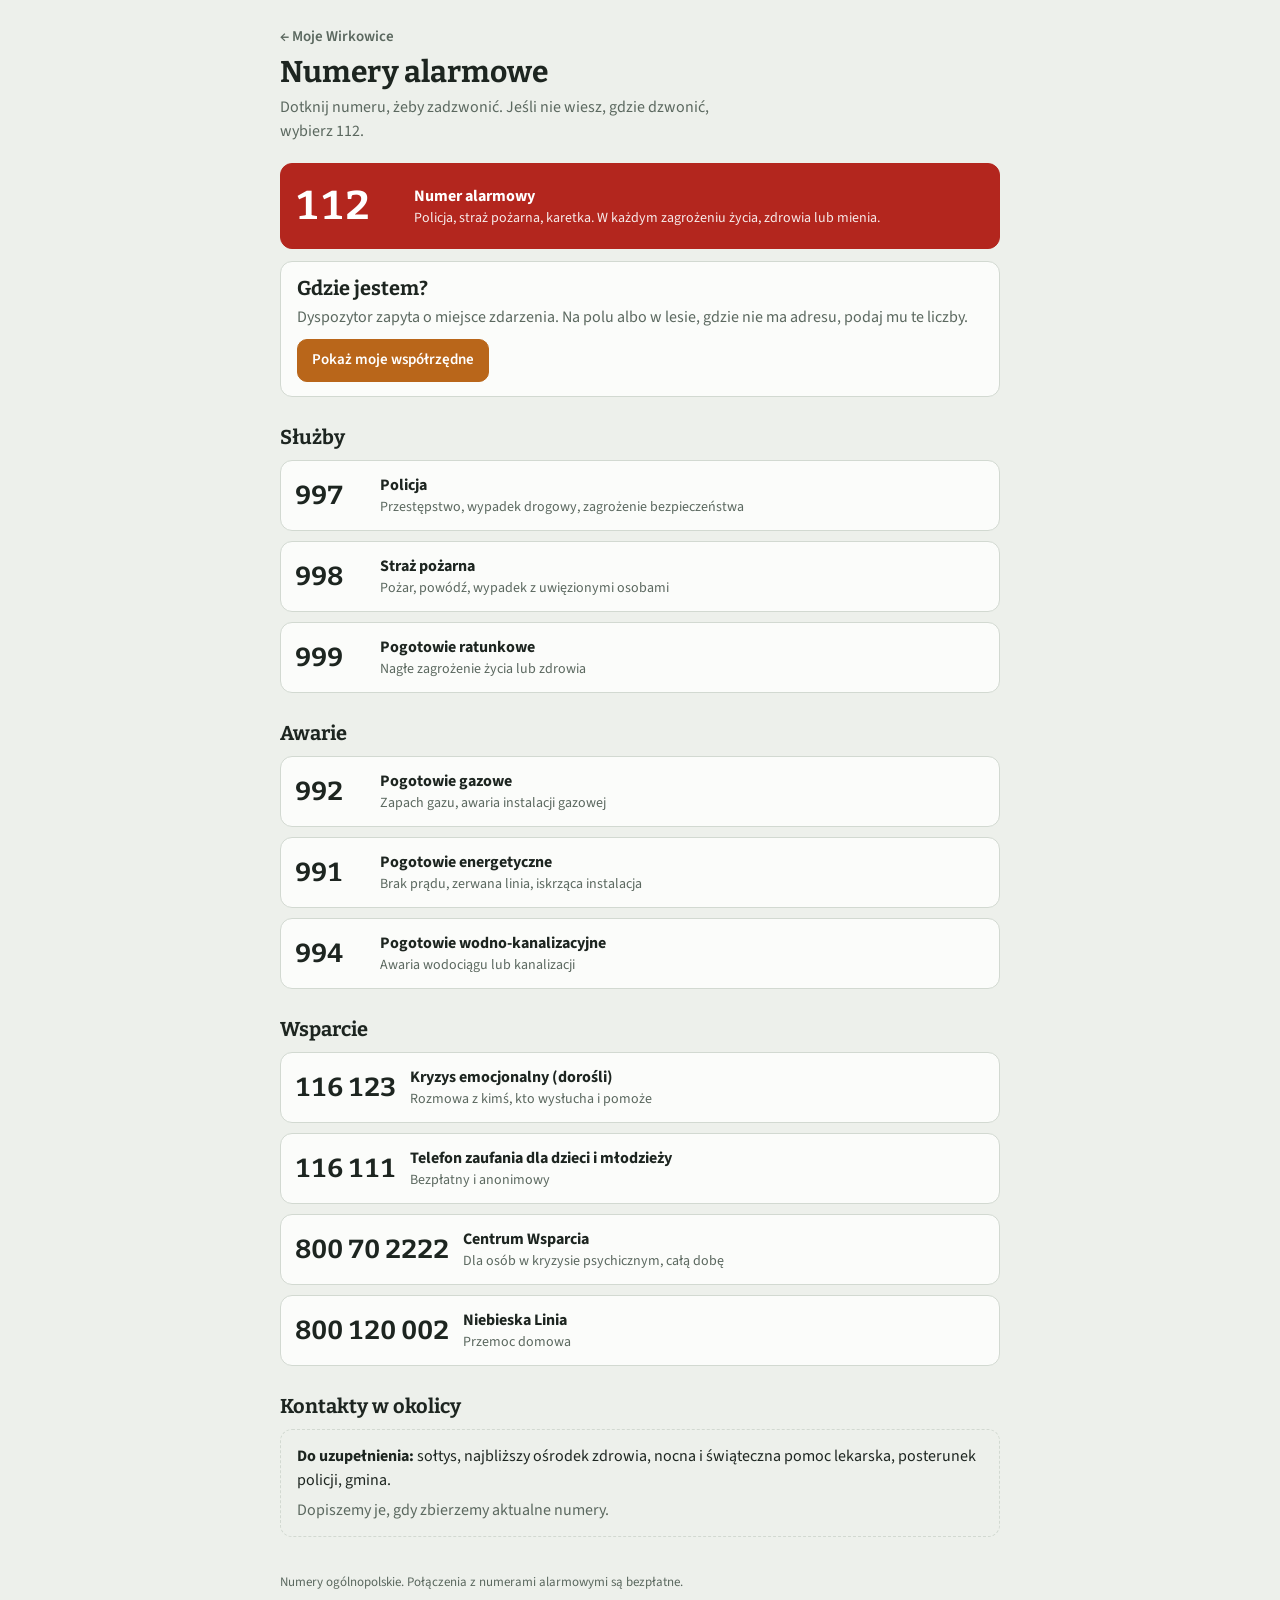
==== alarmowe.html @ c9377d2b "Add files via upload" ====
<!doctype html>
<html lang="pl">
<head>
<meta charset="utf-8">
<meta name="viewport" content="width=device-width,initial-scale=1,viewport-fit=cover">
<meta name="robots" content="noindex,nofollow">
<link rel="icon" href="data:,">
<style>body{margin:0}[hidden]{display:none!important}</style>
</head>
<body>
<title>Numery alarmowe · Moje Wirkowice</title>
<meta name="claude:viewport-fit-sides" content="cover">
<link rel="preconnect" href="https://fonts.googleapis.com">
<link rel="preconnect" href="https://fonts.gstatic.com" crossorigin>
<link rel="stylesheet" href="https://fonts.googleapis.com/css2?family=Bitter:wght@500;700&family=Source+Sans+3:wght@400;600;700&display=swap">
<link rel="stylesheet" href="wspolne.css">

<main class="wrap">
  <a class="back" href="index.html">← Moje Wirkowice</a>
  <h1>Numery alarmowe</h1>
  <p class="lead">Dotknij numeru, żeby zadzwonić. Jeśli nie wiesz, gdzie dzwonić, wybierz 112.</p>

  <div class="list">
    <a class="num main" href="tel:112"><b>112</b><span><strong>Numer alarmowy</strong><small>Policja, straż pożarna, karetka. W każdym zagrożeniu życia, zdrowia lub mienia.</small></span></a>
  </div>

  <div class="card where">
    <h2>Gdzie jestem?</h2>
    <p class="muted" style="margin:0">Dyspozytor zapyta o miejsce zdarzenia. Na polu albo w lesie, gdzie nie ma adresu, podaj mu te liczby.</p>
    <p class="coords" id="coords" hidden></p>
    <p class="muted" id="coordsMsg" style="margin:6px 0 0" hidden></p>
    <div class="btns"><button class="btn primary" id="bWhere" type="button">Pokaż moje współrzędne</button><button class="btn" id="bCopy" type="button" hidden>Kopiuj</button></div>
  </div>

  <section class="section">
    <h2>Służby</h2>
    <div class="list">
      <a class="num" href="tel:997"><b>997</b><span><strong>Policja</strong><small>Przestępstwo, wypadek drogowy, zagrożenie bezpieczeństwa</small></span></a>
      <a class="num" href="tel:998"><b>998</b><span><strong>Straż pożarna</strong><small>Pożar, powódź, wypadek z uwięzionymi osobami</small></span></a>
      <a class="num" href="tel:999"><b>999</b><span><strong>Pogotowie ratunkowe</strong><small>Nagłe zagrożenie życia lub zdrowia</small></span></a>
    </div>
  </section>

  <section class="section">
    <h2>Awarie</h2>
    <div class="list">
      <a class="num" href="tel:992"><b>992</b><span><strong>Pogotowie gazowe</strong><small>Zapach gazu, awaria instalacji gazowej</small></span></a>
      <a class="num" href="tel:991"><b>991</b><span><strong>Pogotowie energetyczne</strong><small>Brak prądu, zerwana linia, iskrząca instalacja</small></span></a>
      <a class="num" href="tel:994"><b>994</b><span><strong>Pogotowie wodno-kanalizacyjne</strong><small>Awaria wodociągu lub kanalizacji</small></span></a>
    </div>
  </section>

  <section class="section">
    <h2>Wsparcie</h2>
    <div class="list">
      <a class="num" href="tel:116123"><b>116 123</b><span><strong>Kryzys emocjonalny (dorośli)</strong><small>Rozmowa z kimś, kto wysłucha i pomoże</small></span></a>
      <a class="num" href="tel:116111"><b>116 111</b><span><strong>Telefon zaufania dla dzieci i młodzieży</strong><small>Bezpłatny i anonimowy</small></span></a>
      <a class="num" href="tel:800702222"><b>800 70 2222</b><span><strong>Centrum Wsparcia</strong><small>Dla osób w kryzysie psychicznym, całą dobę</small></span></a>
      <a class="num" href="tel:800120002"><b>800 120 002</b><span><strong>Niebieska Linia</strong><small>Przemoc domowa</small></span></a>
    </div>
  </section>

  <section class="section">
    <h2>Kontakty w okolicy</h2>
    <div class="card empty">
      <p style="margin:0"><strong>Do uzupełnienia:</strong> sołtys, najbliższy ośrodek zdrowia, nocna i świąteczna pomoc lekarska, posterunek policji, gmina.</p>
      <p class="muted" style="margin:6px 0 0">Dopiszemy je, gdy zbierzemy aktualne numery.</p>
    </div>
  </section>

  <footer>Numery ogólnopolskie. Połączenia z numerami alarmowymi są bezpłatne.</footer>
</main>

<script>
const bWhere=document.getElementById("bWhere"), bCopy=document.getElementById("bCopy"),
      out=document.getElementById("coords"), msg=document.getElementById("coordsMsg");
const show=(t)=>{ msg.textContent=t; msg.hidden=false; };
bWhere.onclick=()=>{
  if(!("geolocation" in navigator)){ show("Ta przeglądarka nie udostępnia lokalizacji."); return; }
  show("Szukam pozycji…");
  try{
    navigator.geolocation.getCurrentPosition(p=>{
      const la=p.coords.latitude.toFixed(5), lo=p.coords.longitude.toFixed(5);
      out.textContent=la+", "+lo; out.hidden=false; bCopy.hidden=false;
      show("Dokładność ok. "+Math.round(p.coords.accuracy)+" m. Przeczytaj dyspozytorowi obie liczby.");
    }, e=>{
      show(e.code===1 ? "Lokalizacja jest zablokowana. Zezwól tej stronie na dostęp do lokalizacji (ikona przy adresie strony)." : "Nie udało się ustalić pozycji. Spróbuj na otwartej przestrzeni.");
    }, {enableHighAccuracy:true, timeout:20000, maximumAge:0});
  }catch(e){ show("Lokalizacja jest niedostępna w tym podglądzie."); }
};
bCopy.onclick=()=>{
  try{ navigator.clipboard.writeText(out.textContent).then(()=>{ bCopy.textContent="Skopiowano"; },()=>selectIt()); }catch(e){ selectIt(); }
};
function selectIt(){ const r=document.createRange(); r.selectNodeContents(out); const s=getSelection(); s.removeAllRanges(); s.addRange(r); }
</script>

</body>
</html>
---- wspolne.css ----
/* Moje Wirkowice — wspólny wygląd modułów (ten sam styl co plan cmentarza) */
:root{
  --bg:#EDF0EB; --panel:#FBFCFA; --fg:#1D2520; --muted:#5B685F; --line:#D2D9D1;
  --accent:#B9661A; --accent-soft:#F6E3CC; --on-accent:#FFFFFF;
  --green:#3E6B4A; --green-soft:#DCE8DD;
  --alarm:#B3261E; --alarm-soft:#FBE4E2; --on-alarm:#FFFFFF;
  --f-display:"Bitter", Georgia, "Times New Roman", serif;
  --f-body:"Source Sans 3", "Segoe UI", system-ui, sans-serif;
}
@media (prefers-color-scheme: dark){:root:not([data-theme="light"]){
  --bg:#131915; --panel:#1A221D; --fg:#E5EAE3; --muted:#9AA79E; --line:#2D3931;
  --accent:#E59A44; --accent-soft:#3D2C19; --on-accent:#1A1208;
  --green:#8FC29C; --green-soft:#1F3125;
  --alarm:#F2847B; --alarm-soft:#3B1A18; --on-alarm:#2A0B09; color-scheme:dark }}
:root[data-theme="dark"]{
  --bg:#131915; --panel:#1A221D; --fg:#E5EAE3; --muted:#9AA79E; --line:#2D3931;
  --accent:#E59A44; --accent-soft:#3D2C19; --on-accent:#1A1208;
  --green:#8FC29C; --green-soft:#1F3125;
  --alarm:#F2847B; --alarm-soft:#3B1A18; --on-alarm:#2A0B09; color-scheme:dark }

body{margin:0;background:var(--bg);color:var(--fg);font-family:var(--f-body);font-size:16px;line-height:1.5}
.wrap{max-width:720px;margin:0 auto;padding-block:20px 48px;
  padding-left:max(16px,env(safe-area-inset-left,0px));padding-right:max(16px,env(safe-area-inset-right,0px))}
a{color:inherit}
.back{display:inline-flex;align-items:center;gap:6px;font-weight:600;color:var(--muted);text-decoration:none;font-size:15px;padding:6px 0}
.back:hover{color:var(--fg)}
.eyebrow{font-size:12px;letter-spacing:.08em;text-transform:uppercase;color:var(--muted);margin:14px 0 4px}
h1{font-family:var(--f-display);font-weight:700;font-size:30px;line-height:1.15;margin:0 0 6px;text-wrap:balance}
h2{font-family:var(--f-display);font-weight:700;font-size:20px;line-height:1.25;margin:0 0 4px;text-wrap:balance}
.lead{color:var(--muted);margin:0 0 20px;max-width:60ch}
.muted{color:var(--muted)}
.pill{display:inline-block;font-size:11px;letter-spacing:.06em;text-transform:uppercase;font-weight:700;
  padding:2px 8px;border-radius:999px;background:var(--accent-soft);color:var(--accent)}
.pill.ok{background:var(--green-soft);color:var(--green)}
.tile .pill{align-self:flex-start}

/* kafelki na stronie głównej */
.tiles{display:grid;grid-template-columns:1fr 1fr;gap:12px}
.tile{display:flex;flex-direction:column;gap:8px;min-width:0;padding:16px;border-radius:14px;
  background:var(--panel);border:1px solid var(--line);text-decoration:none;color:var(--fg)}
.tile:hover{border-color:var(--muted)}
.tile:focus-visible,.btn:focus-visible,.num:focus-visible{outline:2px solid var(--accent);outline-offset:2px}
.tile .ic{width:40px;height:40px;border-radius:10px;display:grid;place-items:center;background:var(--green-soft);color:var(--green)}
.tile .ic svg{width:22px;height:22px}
.tile h2{font-size:19px;margin:0}
.tile p{margin:0;color:var(--muted);font-size:14px}
.tile.wide{grid-column:1/-1;flex-direction:row;align-items:center;gap:14px}
.tile.alarm{background:var(--alarm);border-color:var(--alarm);color:var(--on-alarm)}
.tile.alarm p{color:var(--on-alarm);opacity:.9}
.tile.alarm .ic{background:rgba(255,255,255,.18);color:var(--on-alarm)}
.tile.alarm .big{margin-left:auto;font-family:var(--f-display);font-weight:700;font-size:30px;font-variant-numeric:tabular-nums}
@media (max-width:420px){ .tiles{grid-template-columns:1fr} }

/* listy i karty */
.list{display:flex;flex-direction:column;gap:10px}
.card{padding:14px 16px;border-radius:12px;background:var(--panel);border:1px solid var(--line);min-width:0}
.card.empty{border-style:dashed;background:transparent}
.btns{display:flex;gap:8px;flex-wrap:wrap;margin-top:10px}
.btn{font:inherit;font-weight:600;font-size:15px;padding:9px 14px;border-radius:10px;border:1px solid var(--line);
  background:var(--bg);color:var(--fg);cursor:pointer;text-decoration:none;display:inline-flex;align-items:center;gap:6px}
.btn.primary{background:var(--accent);border-color:var(--accent);color:var(--on-accent)}
.section{margin-top:28px}
.section > h2{margin-bottom:10px}

/* numery alarmowe */
.num{display:flex;align-items:center;gap:14px;padding:12px 14px;border-radius:12px;background:var(--panel);
  border:1px solid var(--line);text-decoration:none;color:var(--fg)}
.num b{font-family:var(--f-display);font-size:26px;min-width:4.2ch;font-variant-numeric:tabular-nums}
.num span{display:flex;flex-direction:column;min-width:0}
.num small{color:var(--muted);font-size:14px}
.num.main{background:var(--alarm);border-color:var(--alarm);color:var(--on-alarm)}
.num.main b{font-size:40px}
.num.main small{color:var(--on-alarm);opacity:.9}
.where{margin-top:12px}
.coords{font-family:ui-monospace,Consolas,monospace;font-size:18px;font-weight:700;user-select:all;margin:6px 0}
footer{margin-top:36px;color:var(--muted);font-size:13px}
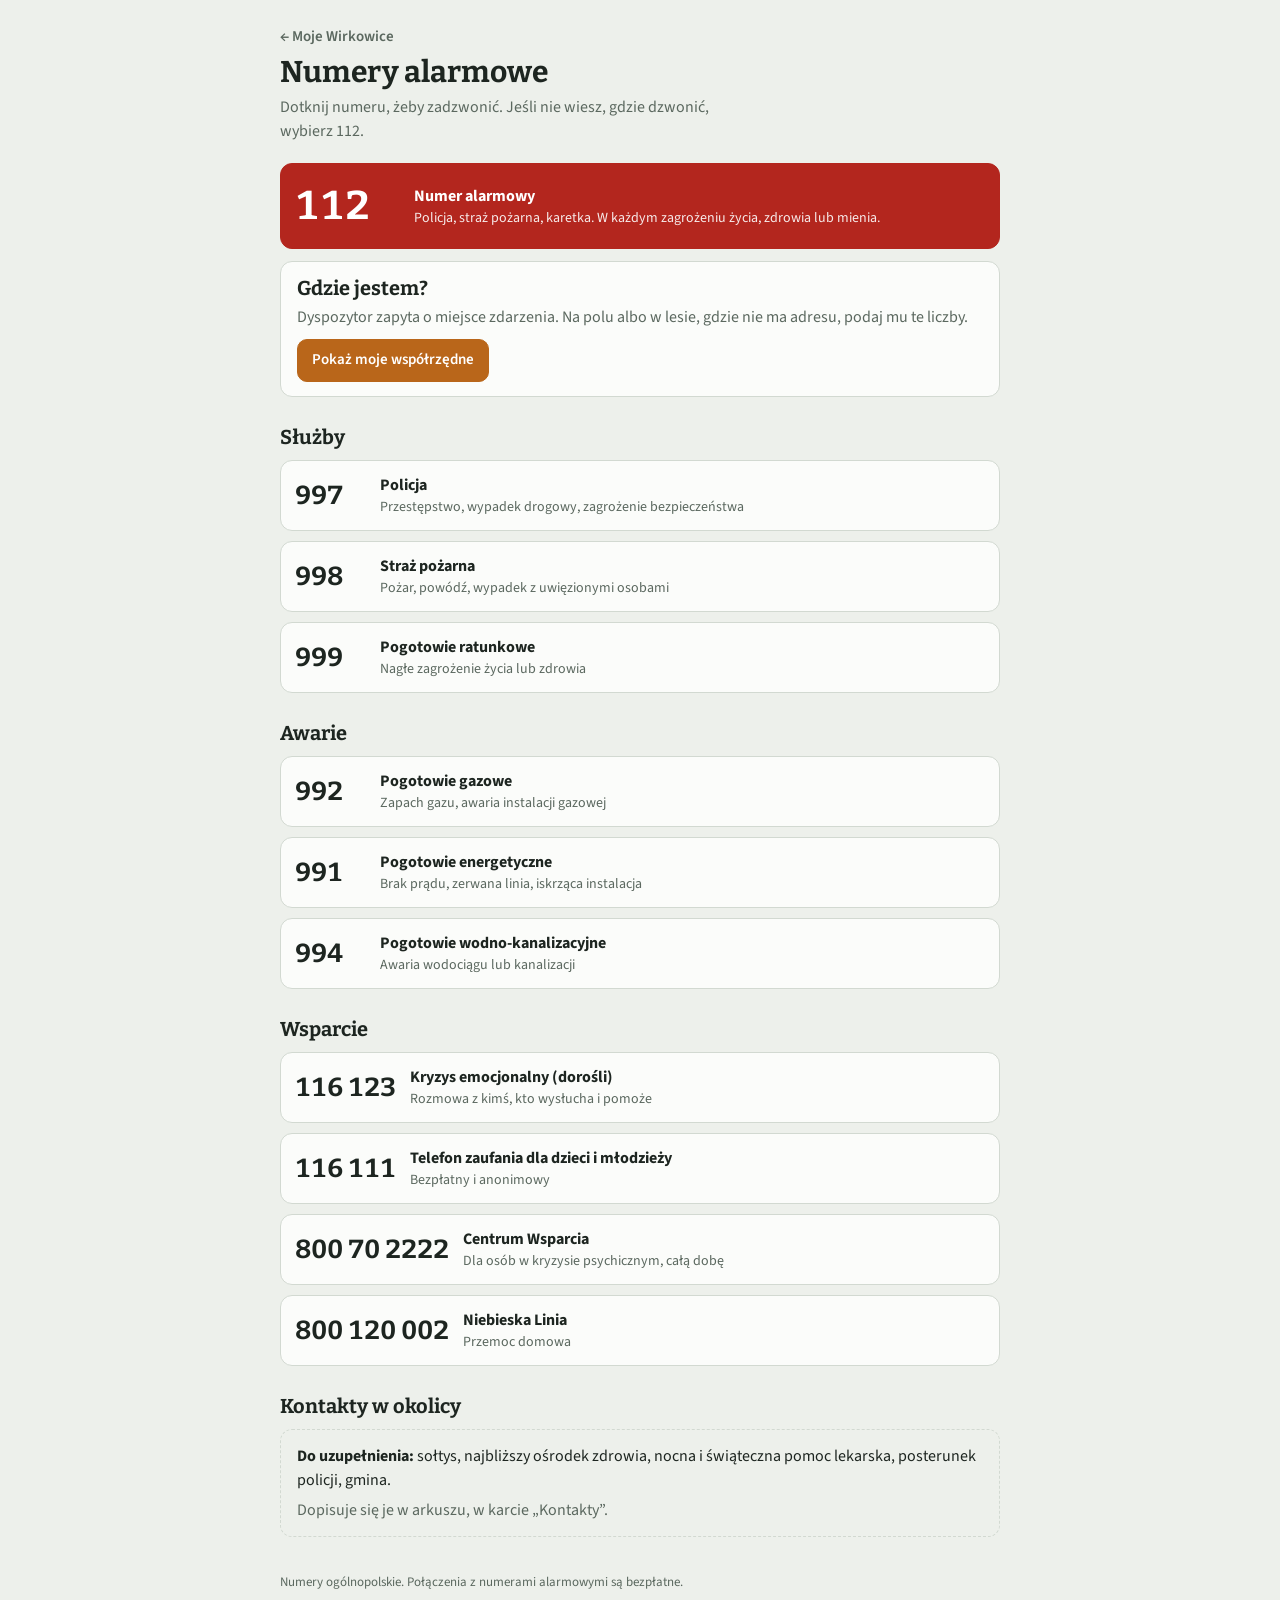
==== commit dfc566c3: "Add files via upload" ====
--- a/alarmowe.html
+++ b/alarmowe.html
@@ -4,8 +4,14 @@
 <meta charset="utf-8">
 <meta name="viewport" content="width=device-width,initial-scale=1,viewport-fit=cover">
 <meta name="robots" content="noindex,nofollow">
-<link rel="icon" href="data:,">
+<meta name="theme-color" content="#3E6B4A">
+<link rel="manifest" href="manifest.json">
+<link rel="icon" href="ikona-192.png" type="image/png">
+<link rel="apple-touch-icon" href="ikona-180.png">
+<meta name="apple-mobile-web-app-capable" content="yes">
+<meta name="apple-mobile-web-app-title" content="Wirkowice">
 <style>body{margin:0}[hidden]{display:none!important}</style>
+<script>if("serviceWorker" in navigator) addEventListener("load",()=>navigator.serviceWorker.register("sw.js").catch(()=>{}));</script>
 </head>
 <body>
 <title>Numery alarmowe · Moje Wirkowice</title>
@@ -62,16 +68,26 @@
 
   <section class="section">
     <h2>Kontakty w okolicy</h2>
-    <div class="card empty">
+    <div id="lokalne"><div class="card empty">
       <p style="margin:0"><strong>Do uzupełnienia:</strong> sołtys, najbliższy ośrodek zdrowia, nocna i świąteczna pomoc lekarska, posterunek policji, gmina.</p>
-      <p class="muted" style="margin:6px 0 0">Dopiszemy je, gdy zbierzemy aktualne numery.</p>
-    </div>
+      <p class="muted" style="margin:6px 0 0">Dopisuje się je w arkuszu, w karcie „Kontakty”.</p>
+    </div></div>
   </section>
 
   <footer>Numery ogólnopolskie. Połączenia z numerami alarmowymi są bezpłatne.</footer>
 </main>
 
+<script src="dane.js"></script>
 <script>
+(async()=>{
+  const k=await wczytaj("Kontakty");
+  const rows=k.wiersze.filter(r=>r.nazwa&&r.telefon);
+  if(!rows.length) return;
+  document.getElementById("lokalne").innerHTML='<div class="list">'+rows.map(r=>{
+    const d=r.telefon.replace(/[^\d+]/g,"");
+    return `<a class="num" href="tel:${d}"><b style="font-size:18px;min-width:8ch">${esc(r.telefon)}</b><span><strong>${esc(r.nazwa)}</strong>${r.opis?`<small>${esc(r.opis)}</small>`:""}</span></a>`;
+  }).join("")+'</div>';
+})();
 const bWhere=document.getElementById("bWhere"), bCopy=document.getElementById("bCopy"),
       out=document.getElementById("coords"), msg=document.getElementById("coordsMsg");
 const show=(t)=>{ msg.textContent=t; msg.hidden=false; };
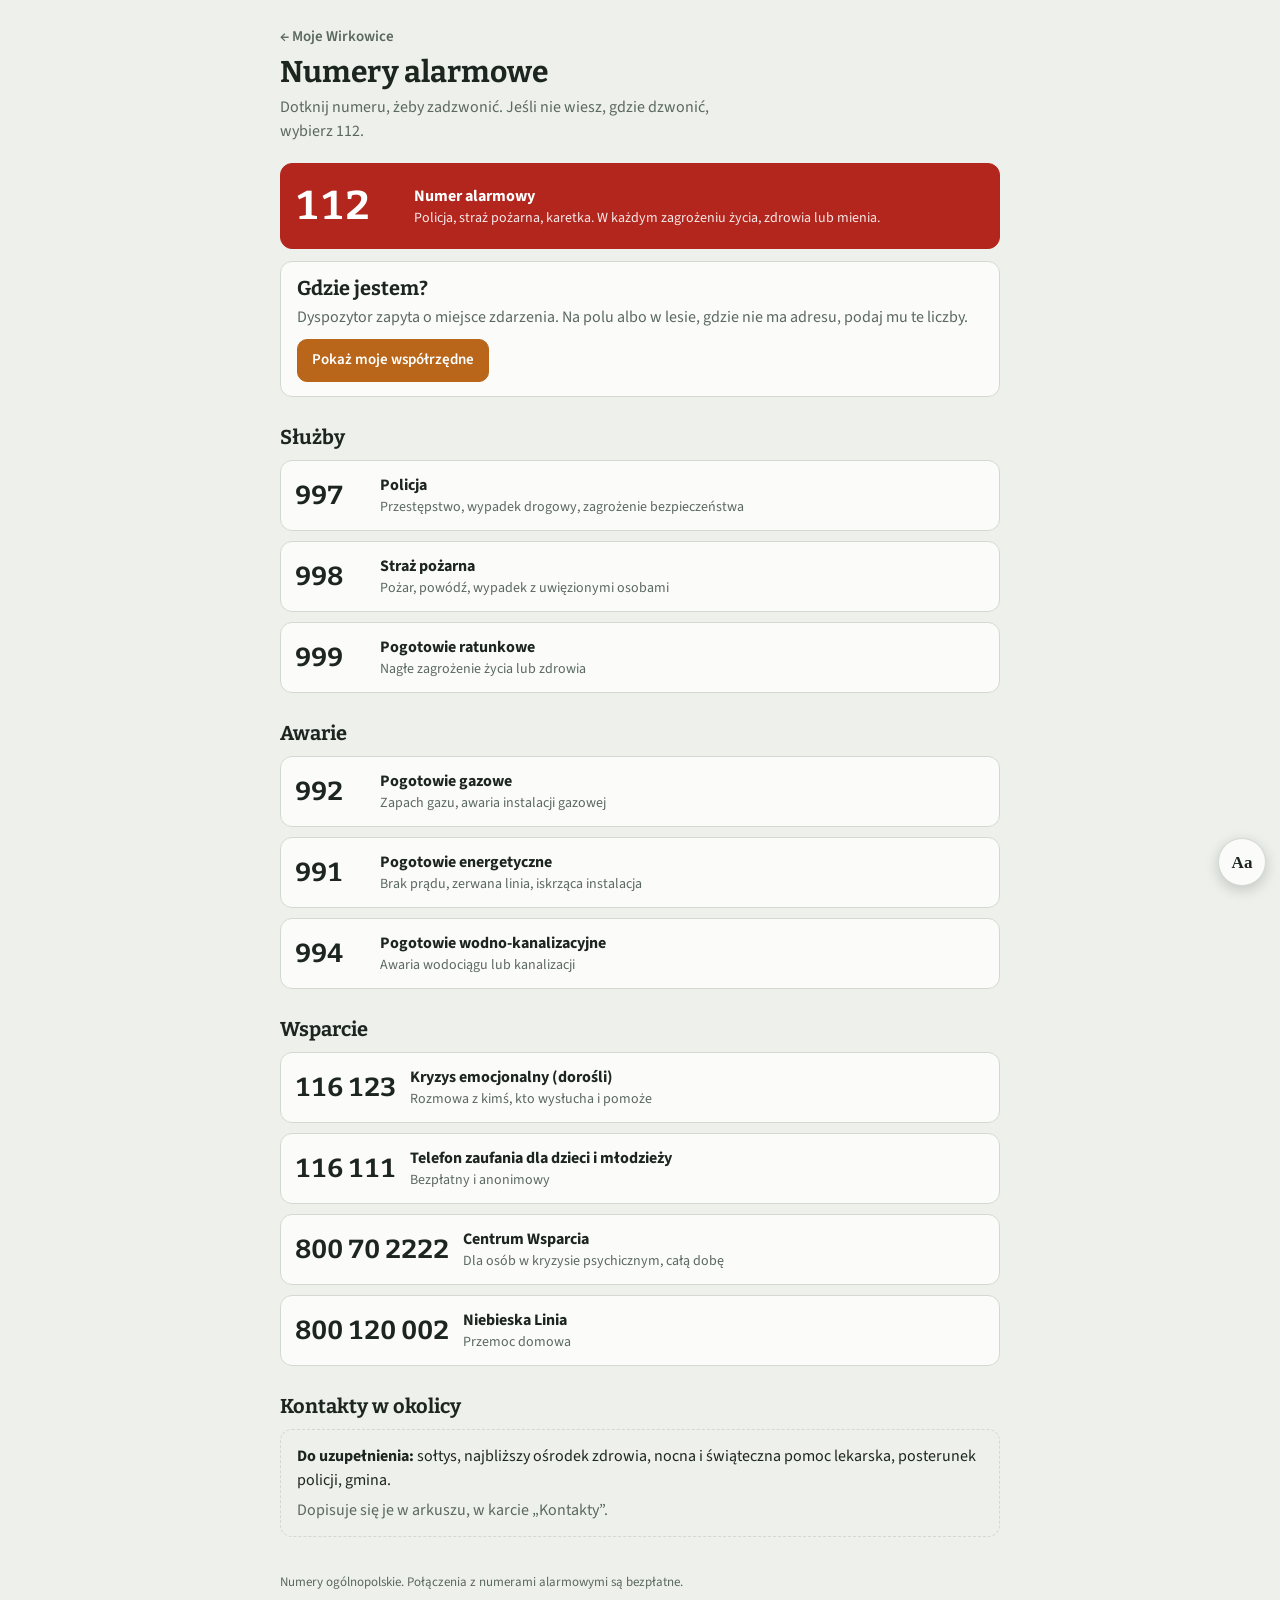
==== commit 6a748abb: "Add files via upload" ====
--- a/alarmowe.html
+++ b/alarmowe.html
@@ -11,6 +11,7 @@
 <meta name="apple-mobile-web-app-capable" content="yes">
 <meta name="apple-mobile-web-app-title" content="Wirkowice">
 <style>body{margin:0}[hidden]{display:none!important}</style>
+<script src="ustawienia.js"></script>
 <script>if("serviceWorker" in navigator) addEventListener("load",()=>navigator.serviceWorker.register("sw.js").catch(()=>{}));</script>
 </head>
 <body>
--- a/wspolne.css
+++ b/wspolne.css
@@ -74,3 +74,29 @@
 .where{margin-top:12px}
 .coords{font-family:ui-monospace,Consolas,monospace;font-size:18px;font-weight:700;user-select:all;margin:6px 0}
 footer{margin-top:36px;color:var(--muted);font-size:13px}
+
+/* ===== Ruch: wejście ekranu, reakcja na dotyk, podświetlenie pilnych rzeczy ===== */
+@keyframes wejscie{from{opacity:.55;transform:translateY(10px)}to{opacity:1;transform:none}}
+@keyframes pilne{0%,100%{box-shadow:0 0 0 0 var(--accent)}60%{box-shadow:0 0 0 7px transparent}}
+@media (prefers-reduced-motion: no-preference){
+  .wrap{animation:wejscie .35s ease-out both}
+  .tiles>*,.list>*,.news>*{animation:wejscie .45s ease-out both}
+  .tiles>:nth-child(2),.list>:nth-child(2),.news>:nth-child(2){animation-delay:.05s}
+  .tiles>:nth-child(3),.list>:nth-child(3),.news>:nth-child(3){animation-delay:.1s}
+  .tiles>:nth-child(4),.list>:nth-child(4){animation-delay:.15s}
+  .tiles>:nth-child(5),.list>:nth-child(5){animation-delay:.2s}
+  .tiles>:nth-child(n+6),.list>:nth-child(n+6){animation-delay:.25s}
+  .tile,.btn,.num,.news a{transition:transform .14s ease,box-shadow .2s ease,border-color .2s ease}
+  .tile:active,.btn:active,.num:active,.news a:active{transform:scale(.96)}
+  .tile .ic{transition:transform .25s ease}
+  .tile:active .ic{transform:rotate(-8deg) scale(1.08)}
+  .pilne{animation:pilne 1.8s ease-out infinite}
+}
+@media (hover:hover) and (prefers-reduced-motion: no-preference){
+  .tile:hover{transform:translateY(-3px);box-shadow:0 8px 22px rgba(20,30,22,.10)}
+  .tile:hover .ic{transform:rotate(-6deg) scale(1.06)}
+}
+
+/* worki na śmieci */
+.worek{display:inline-block;width:18px;height:20px;vertical-align:-4px;margin-right:6px;flex:none}
+.worki{display:inline-flex;gap:2px;align-items:center}
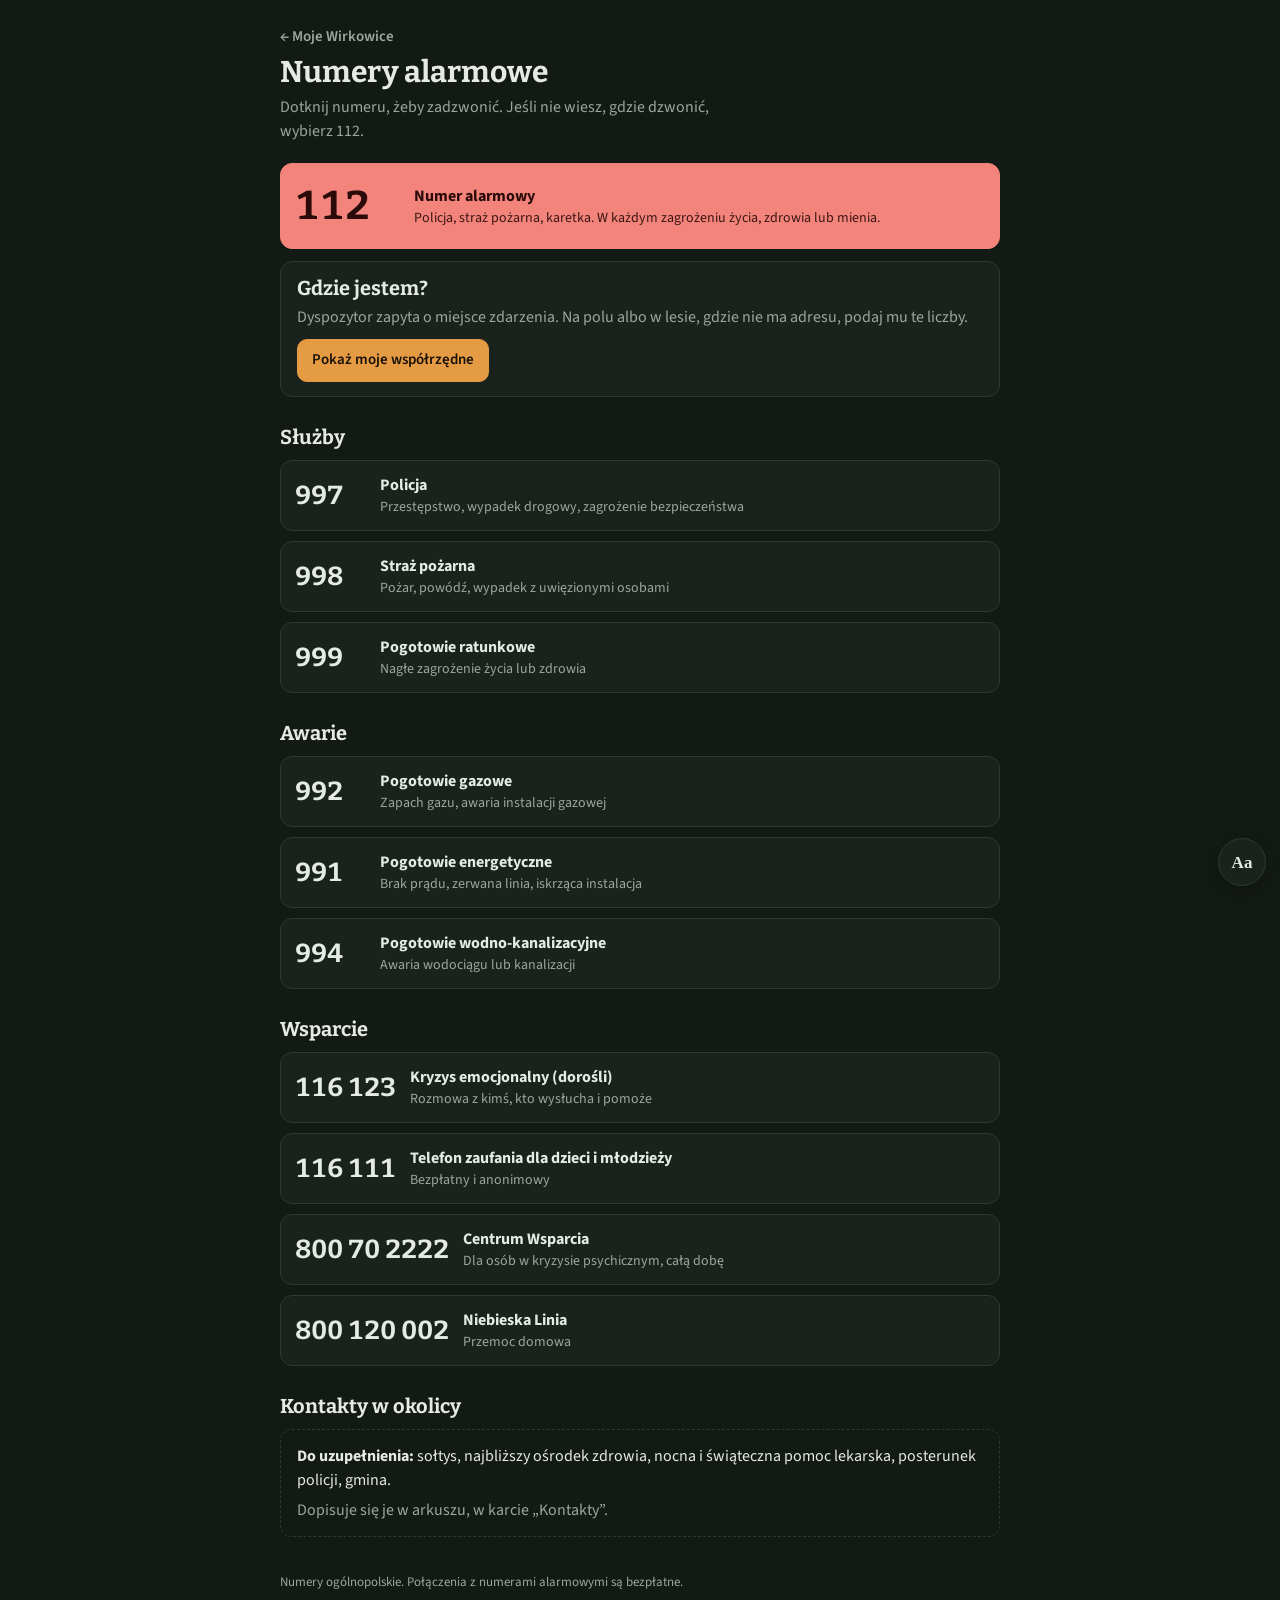
==== commit 288b1360: "Add files via upload" ====
--- a/alarmowe.html
+++ b/alarmowe.html
@@ -4,7 +4,7 @@
 <meta charset="utf-8">
 <meta name="viewport" content="width=device-width,initial-scale=1,viewport-fit=cover">
 <meta name="robots" content="noindex,nofollow">
-<meta name="theme-color" content="#3E6B4A">
+<meta name="theme-color" content="#131915">
 <link rel="manifest" href="manifest.json">
 <link rel="icon" href="ikona-192.png" type="image/png">
 <link rel="apple-touch-icon" href="ikona-180.png">
--- a/wspolne.css
+++ b/wspolne.css
@@ -35,21 +35,25 @@
 .tile .pill{align-self:flex-start}
 
 /* kafelki na stronie głównej */
+/* Kafelki: wszystkie tak samo — ikona po lewej, tytuł i opis obok, ta sama wysokość */
 .tiles{display:grid;grid-template-columns:1fr 1fr;gap:12px}
-.tile{display:flex;flex-direction:column;gap:8px;min-width:0;padding:16px;border-radius:14px;
-  background:var(--panel);border:1px solid var(--line);text-decoration:none;color:var(--fg)}
+.tile{display:grid;grid-template-columns:48px 1fr;align-items:center;column-gap:14px;row-gap:2px;min-width:0;min-height:96px;box-sizing:border-box;
+  padding:14px 16px;border-radius:14px;background:var(--panel);border:1px solid var(--line);text-decoration:none;color:var(--fg)}
+.tile>*{grid-column:2;min-width:0}
+.tile>.ic{grid-column:1;grid-row:1 / span 3;align-self:center}
 .tile:hover{border-color:var(--muted)}
 .tile:focus-visible,.btn:focus-visible,.num:focus-visible{outline:2px solid var(--accent);outline-offset:2px}
-.tile .ic{width:40px;height:40px;border-radius:10px;display:grid;place-items:center;background:var(--green-soft);color:var(--green)}
-.tile .ic svg{width:22px;height:22px}
+.tile .ic{width:48px;height:48px;border-radius:12px;display:grid;place-items:center;background:var(--green-soft);color:var(--green)}
+.tile .ic svg{width:24px;height:24px}
 .tile h2{font-size:19px;margin:0}
-.tile p{margin:0;color:var(--muted);font-size:14px}
-.tile.wide{grid-column:1/-1;flex-direction:row;align-items:center;gap:14px}
-.tile.alarm{background:var(--alarm);border-color:var(--alarm);color:var(--on-alarm)}
+.tile p{margin:0;color:var(--muted);font-size:14px;line-height:1.35}
+.tile .pill{justify-self:start;margin-top:4px}
+.tile.wide{grid-column:1/-1}
+.tile.alarm{grid-template-columns:48px 1fr auto;background:var(--alarm);border-color:var(--alarm);color:var(--on-alarm)}
 .tile.alarm p{color:var(--on-alarm);opacity:.9}
 .tile.alarm .ic{background:rgba(255,255,255,.18);color:var(--on-alarm)}
-.tile.alarm .big{margin-left:auto;font-family:var(--f-display);font-weight:700;font-size:30px;font-variant-numeric:tabular-nums}
-@media (max-width:420px){ .tiles{grid-template-columns:1fr} }
+.tile.alarm .big{grid-column:3;grid-row:1 / span 3;font-family:var(--f-display);font-weight:700;font-size:30px;font-variant-numeric:tabular-nums}
+@media (max-width:600px){ .tiles{grid-template-columns:1fr} }
 
 /* listy i karty */
 .list{display:flex;flex-direction:column;gap:10px}
@@ -98,5 +102,5 @@
 }
 
 /* worki na śmieci */
-.worek{display:inline-block;width:18px;height:20px;vertical-align:-4px;margin-right:6px;flex:none}
+.worek{display:inline-block;width:22px;height:24px;vertical-align:-6px;margin-right:6px;flex:none}
 .worki{display:inline-flex;gap:2px;align-items:center}
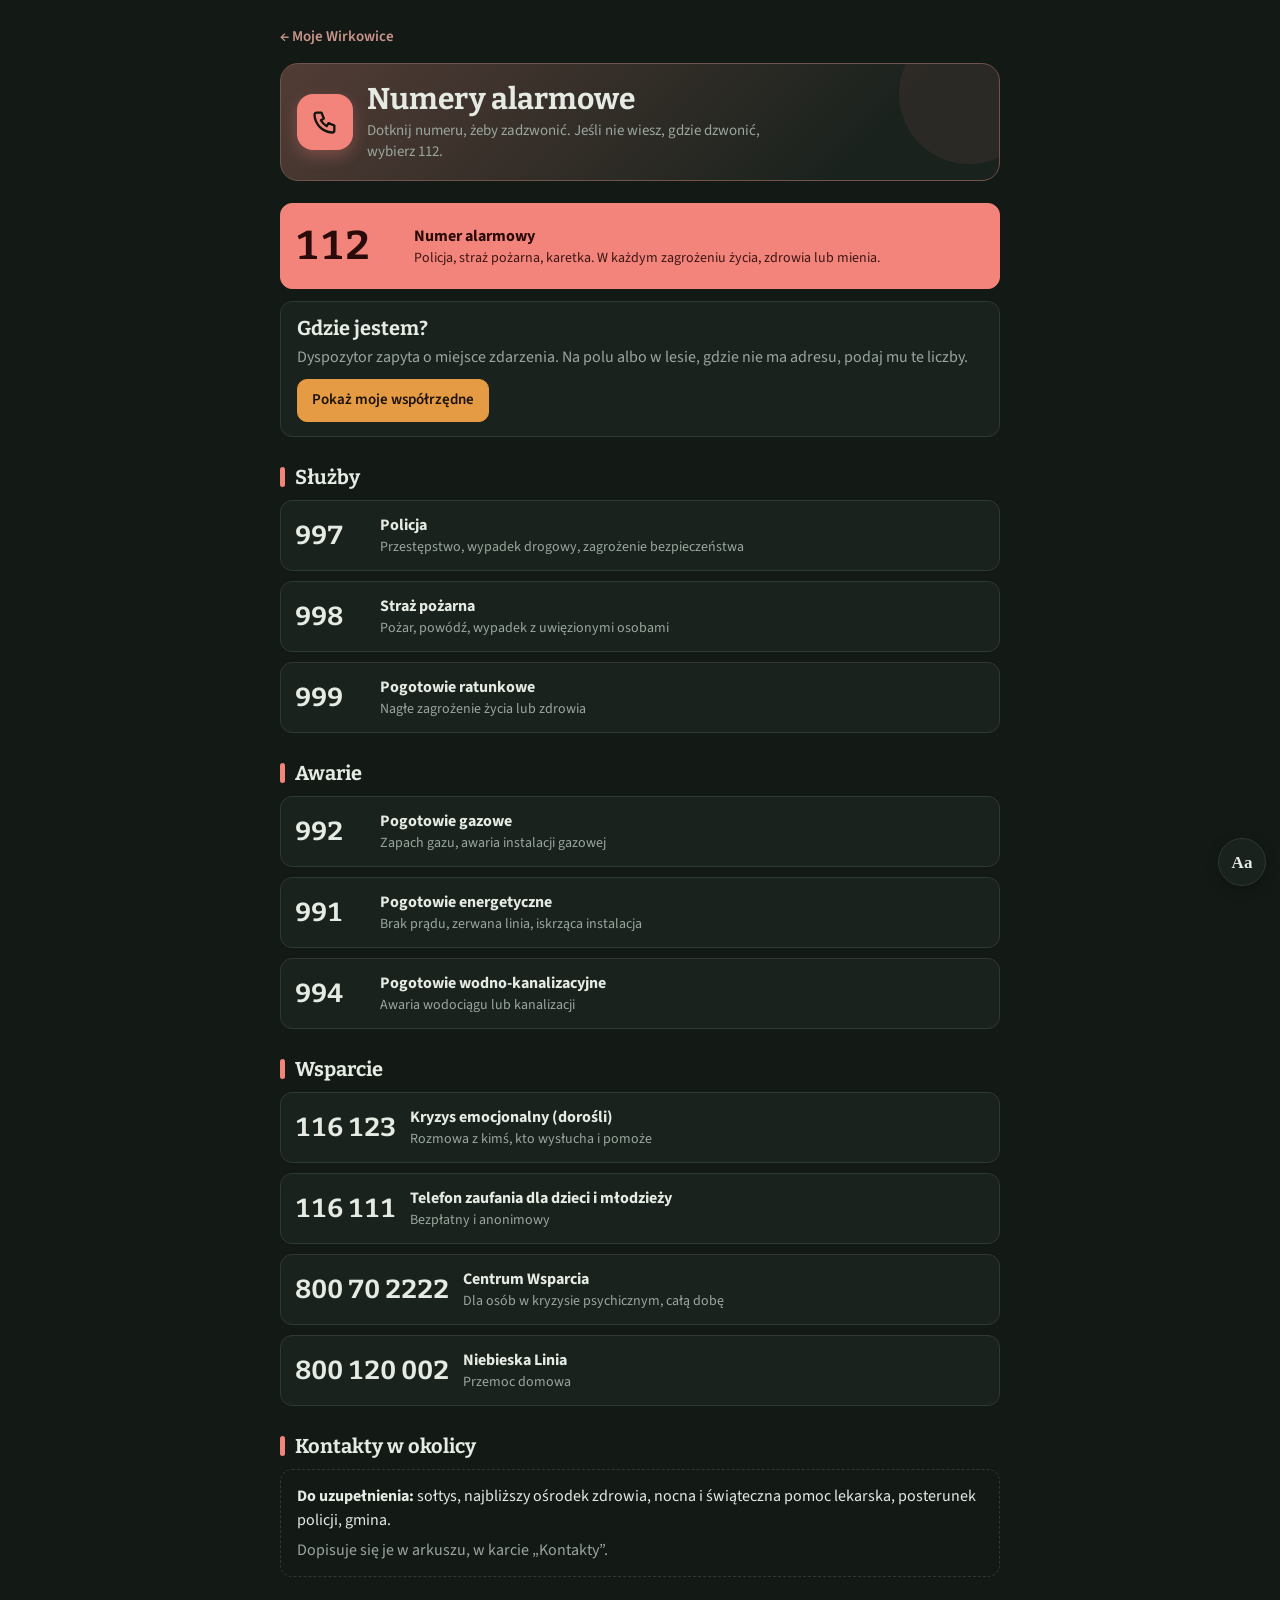
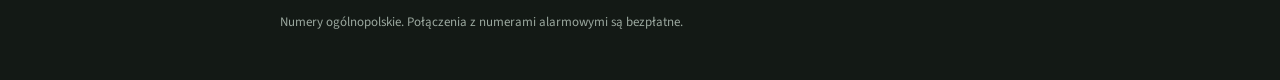
==== commit 5238544e: "Add files via upload" ====
--- a/alarmowe.html
+++ b/alarmowe.html
@@ -15,101 +15,103 @@
 <script>if("serviceWorker" in navigator) addEventListener("load",()=>navigator.serviceWorker.register("sw.js").catch(()=>{}));</script>
 </head>
 <body>
-<title>Numery alarmowe · Moje Wirkowice</title>
-<meta name="claude:viewport-fit-sides" content="cover">
-<link rel="preconnect" href="https://fonts.googleapis.com">
-<link rel="preconnect" href="https://fonts.gstatic.com" crossorigin>
-<link rel="stylesheet" href="https://fonts.googleapis.com/css2?family=Bitter:wght@500;700&family=Source+Sans+3:wght@400;600;700&display=swap">
-<link rel="stylesheet" href="wspolne.css">
-
-<main class="wrap">
-  <a class="back" href="index.html">← Moje Wirkowice</a>
-  <h1>Numery alarmowe</h1>
-  <p class="lead">Dotknij numeru, żeby zadzwonić. Jeśli nie wiesz, gdzie dzwonić, wybierz 112.</p>
-
-  <div class="list">
-    <a class="num main" href="tel:112"><b>112</b><span><strong>Numer alarmowy</strong><small>Policja, straż pożarna, karetka. W każdym zagrożeniu życia, zdrowia lub mienia.</small></span></a>
-  </div>
-
-  <div class="card where">
-    <h2>Gdzie jestem?</h2>
-    <p class="muted" style="margin:0">Dyspozytor zapyta o miejsce zdarzenia. Na polu albo w lesie, gdzie nie ma adresu, podaj mu te liczby.</p>
-    <p class="coords" id="coords" hidden></p>
-    <p class="muted" id="coordsMsg" style="margin:6px 0 0" hidden></p>
-    <div class="btns"><button class="btn primary" id="bWhere" type="button">Pokaż moje współrzędne</button><button class="btn" id="bCopy" type="button" hidden>Kopiuj</button></div>
-  </div>
-
-  <section class="section">
-    <h2>Służby</h2>
-    <div class="list">
-      <a class="num" href="tel:997"><b>997</b><span><strong>Policja</strong><small>Przestępstwo, wypadek drogowy, zagrożenie bezpieczeństwa</small></span></a>
-      <a class="num" href="tel:998"><b>998</b><span><strong>Straż pożarna</strong><small>Pożar, powódź, wypadek z uwięzionymi osobami</small></span></a>
-      <a class="num" href="tel:999"><b>999</b><span><strong>Pogotowie ratunkowe</strong><small>Nagłe zagrożenie życia lub zdrowia</small></span></a>
-    </div>
-  </section>
-
-  <section class="section">
-    <h2>Awarie</h2>
-    <div class="list">
-      <a class="num" href="tel:992"><b>992</b><span><strong>Pogotowie gazowe</strong><small>Zapach gazu, awaria instalacji gazowej</small></span></a>
-      <a class="num" href="tel:991"><b>991</b><span><strong>Pogotowie energetyczne</strong><small>Brak prądu, zerwana linia, iskrząca instalacja</small></span></a>
-      <a class="num" href="tel:994"><b>994</b><span><strong>Pogotowie wodno-kanalizacyjne</strong><small>Awaria wodociągu lub kanalizacji</small></span></a>
-    </div>
-  </section>
-
-  <section class="section">
-    <h2>Wsparcie</h2>
-    <div class="list">
-      <a class="num" href="tel:116123"><b>116 123</b><span><strong>Kryzys emocjonalny (dorośli)</strong><small>Rozmowa z kimś, kto wysłucha i pomoże</small></span></a>
-      <a class="num" href="tel:116111"><b>116 111</b><span><strong>Telefon zaufania dla dzieci i młodzieży</strong><small>Bezpłatny i anonimowy</small></span></a>
-      <a class="num" href="tel:800702222"><b>800 70 2222</b><span><strong>Centrum Wsparcia</strong><small>Dla osób w kryzysie psychicznym, całą dobę</small></span></a>
-      <a class="num" href="tel:800120002"><b>800 120 002</b><span><strong>Niebieska Linia</strong><small>Przemoc domowa</small></span></a>
-    </div>
-  </section>
-
-  <section class="section">
-    <h2>Kontakty w okolicy</h2>
-    <div id="lokalne"><div class="card empty">
-      <p style="margin:0"><strong>Do uzupełnienia:</strong> sołtys, najbliższy ośrodek zdrowia, nocna i świąteczna pomoc lekarska, posterunek policji, gmina.</p>
-      <p class="muted" style="margin:6px 0 0">Dopisuje się je w arkuszu, w karcie „Kontakty”.</p>
-    </div></div>
-  </section>
-
-  <footer>Numery ogólnopolskie. Połączenia z numerami alarmowymi są bezpłatne.</footer>
-</main>
-
-<script src="dane.js"></script>
-<script>
-(async()=>{
-  const k=await wczytaj("Kontakty");
-  const rows=k.wiersze.filter(r=>r.nazwa&&r.telefon);
-  if(!rows.length) return;
-  document.getElementById("lokalne").innerHTML='<div class="list">'+rows.map(r=>{
-    const d=r.telefon.replace(/[^\d+]/g,"");
-    return `<a class="num" href="tel:${d}"><b style="font-size:18px;min-width:8ch">${esc(r.telefon)}</b><span><strong>${esc(r.nazwa)}</strong>${r.opis?`<small>${esc(r.opis)}</small>`:""}</span></a>`;
-  }).join("")+'</div>';
-})();
-const bWhere=document.getElementById("bWhere"), bCopy=document.getElementById("bCopy"),
-      out=document.getElementById("coords"), msg=document.getElementById("coordsMsg");
-const show=(t)=>{ msg.textContent=t; msg.hidden=false; };
-bWhere.onclick=()=>{
-  if(!("geolocation" in navigator)){ show("Ta przeglądarka nie udostępnia lokalizacji."); return; }
-  show("Szukam pozycji…");
-  try{
-    navigator.geolocation.getCurrentPosition(p=>{
-      const la=p.coords.latitude.toFixed(5), lo=p.coords.longitude.toFixed(5);
-      out.textContent=la+", "+lo; out.hidden=false; bCopy.hidden=false;
-      show("Dokładność ok. "+Math.round(p.coords.accuracy)+" m. Przeczytaj dyspozytorowi obie liczby.");
-    }, e=>{
-      show(e.code===1 ? "Lokalizacja jest zablokowana. Zezwól tej stronie na dostęp do lokalizacji (ikona przy adresie strony)." : "Nie udało się ustalić pozycji. Spróbuj na otwartej przestrzeni.");
-    }, {enableHighAccuracy:true, timeout:20000, maximumAge:0});
-  }catch(e){ show("Lokalizacja jest niedostępna w tym podglądzie."); }
-};
-bCopy.onclick=()=>{
-  try{ navigator.clipboard.writeText(out.textContent).then(()=>{ bCopy.textContent="Skopiowano"; },()=>selectIt()); }catch(e){ selectIt(); }
-};
-function selectIt(){ const r=document.createRange(); r.selectNodeContents(out); const s=getSelection(); s.removeAllRanges(); s.addRange(r); }
-</script>
+<title>Numery alarmowe · Moje Wirkowice</title>
+<meta name="claude:viewport-fit-sides" content="cover">
+<link rel="preconnect" href="https://fonts.googleapis.com">
+<link rel="preconnect" href="https://fonts.gstatic.com" crossorigin>
+<link rel="stylesheet" href="https://fonts.googleapis.com/css2?family=Bitter:wght@500;700&family=Source+Sans+3:wght@400;600;700&display=swap">
+<link rel="stylesheet" href="wspolne.css">
+
+<main class="wrap h-alarm">
+  <a class="back" href="index.html">← Moje Wirkowice</a>
+  <header class="naglowek">
+    <span class="ic" aria-hidden="true"><svg viewBox="0 0 24 24" fill="none" stroke="currentColor" stroke-width="2" stroke-linecap="round" stroke-linejoin="round"><path d="M5 4h4l2 5-2.5 1.5a11 11 0 0 0 5 5L15 13l5 2v4a2 2 0 0 1-2 2A16 16 0 0 1 3 6a2 2 0 0 1 2-2"/></svg></span>
+    <div><h1>Numery alarmowe</h1><p class="lead">Dotknij numeru, żeby zadzwonić. Jeśli nie wiesz, gdzie dzwonić, wybierz 112.</p></div>
+  </header>
+
+  <div class="list">
+    <a class="num main" href="tel:112"><b>112</b><span><strong>Numer alarmowy</strong><small>Policja, straż pożarna, karetka. W każdym zagrożeniu życia, zdrowia lub mienia.</small></span></a>
+  </div>
+
+  <div class="card where">
+    <h2>Gdzie jestem?</h2>
+    <p class="muted" style="margin:0">Dyspozytor zapyta o miejsce zdarzenia. Na polu albo w lesie, gdzie nie ma adresu, podaj mu te liczby.</p>
+    <p class="coords" id="coords" hidden></p>
+    <p class="muted" id="coordsMsg" style="margin:6px 0 0" hidden></p>
+    <div class="btns"><button class="btn primary" id="bWhere" type="button">Pokaż moje współrzędne</button><button class="btn" id="bCopy" type="button" hidden>Kopiuj</button></div>
+  </div>
+
+  <section class="section">
+    <h2>Służby</h2>
+    <div class="list">
+      <a class="num" href="tel:997"><b>997</b><span><strong>Policja</strong><small>Przestępstwo, wypadek drogowy, zagrożenie bezpieczeństwa</small></span></a>
+      <a class="num" href="tel:998"><b>998</b><span><strong>Straż pożarna</strong><small>Pożar, powódź, wypadek z uwięzionymi osobami</small></span></a>
+      <a class="num" href="tel:999"><b>999</b><span><strong>Pogotowie ratunkowe</strong><small>Nagłe zagrożenie życia lub zdrowia</small></span></a>
+    </div>
+  </section>
+
+  <section class="section">
+    <h2>Awarie</h2>
+    <div class="list">
+      <a class="num" href="tel:992"><b>992</b><span><strong>Pogotowie gazowe</strong><small>Zapach gazu, awaria instalacji gazowej</small></span></a>
+      <a class="num" href="tel:991"><b>991</b><span><strong>Pogotowie energetyczne</strong><small>Brak prądu, zerwana linia, iskrząca instalacja</small></span></a>
+      <a class="num" href="tel:994"><b>994</b><span><strong>Pogotowie wodno-kanalizacyjne</strong><small>Awaria wodociągu lub kanalizacji</small></span></a>
+    </div>
+  </section>
+
+  <section class="section">
+    <h2>Wsparcie</h2>
+    <div class="list">
+      <a class="num" href="tel:116123"><b>116 123</b><span><strong>Kryzys emocjonalny (dorośli)</strong><small>Rozmowa z kimś, kto wysłucha i pomoże</small></span></a>
+      <a class="num" href="tel:116111"><b>116 111</b><span><strong>Telefon zaufania dla dzieci i młodzieży</strong><small>Bezpłatny i anonimowy</small></span></a>
+      <a class="num" href="tel:800702222"><b>800 70 2222</b><span><strong>Centrum Wsparcia</strong><small>Dla osób w kryzysie psychicznym, całą dobę</small></span></a>
+      <a class="num" href="tel:800120002"><b>800 120 002</b><span><strong>Niebieska Linia</strong><small>Przemoc domowa</small></span></a>
+    </div>
+  </section>
+
+  <section class="section">
+    <h2>Kontakty w okolicy</h2>
+    <div id="lokalne"><div class="card empty">
+      <p style="margin:0"><strong>Do uzupełnienia:</strong> sołtys, najbliższy ośrodek zdrowia, nocna i świąteczna pomoc lekarska, posterunek policji, gmina.</p>
+      <p class="muted" style="margin:6px 0 0">Dopisuje się je w arkuszu, w karcie „Kontakty”.</p>
+    </div></div>
+  </section>
+
+  <footer>Numery ogólnopolskie. Połączenia z numerami alarmowymi są bezpłatne.</footer>
+</main>
+
+<script src="dane.js"></script>
+<script>
+(async()=>{
+  const k=await wczytaj("Kontakty");
+  const rows=k.wiersze.filter(r=>r.nazwa&&r.telefon);
+  if(!rows.length) return;
+  document.getElementById("lokalne").innerHTML='<div class="list">'+rows.map(r=>{
+    const d=r.telefon.replace(/[^\d+]/g,"");
+    return `<a class="num" href="tel:${d}"><b style="font-size:18px;min-width:8ch">${esc(r.telefon)}</b><span><strong>${esc(r.nazwa)}</strong>${r.opis?`<small>${esc(r.opis)}</small>`:""}</span></a>`;
+  }).join("")+'</div>';
+})();
+const bWhere=document.getElementById("bWhere"), bCopy=document.getElementById("bCopy"),
+      out=document.getElementById("coords"), msg=document.getElementById("coordsMsg");
+const show=(t)=>{ msg.textContent=t; msg.hidden=false; };
+bWhere.onclick=()=>{
+  if(!("geolocation" in navigator)){ show("Ta przeglądarka nie udostępnia lokalizacji."); return; }
+  show("Szukam pozycji…");
+  try{
+    navigator.geolocation.getCurrentPosition(p=>{
+      const la=p.coords.latitude.toFixed(5), lo=p.coords.longitude.toFixed(5);
+      out.textContent=la+", "+lo; out.hidden=false; bCopy.hidden=false;
+      show("Dokładność ok. "+Math.round(p.coords.accuracy)+" m. Przeczytaj dyspozytorowi obie liczby.");
+    }, e=>{
+      show(e.code===1 ? "Lokalizacja jest zablokowana. Zezwól tej stronie na dostęp do lokalizacji (ikona przy adresie strony)." : "Nie udało się ustalić pozycji. Spróbuj na otwartej przestrzeni.");
+    }, {enableHighAccuracy:true, timeout:20000, maximumAge:0});
+  }catch(e){ show("Lokalizacja jest niedostępna w tym podglądzie."); }
+};
+bCopy.onclick=()=>{
+  try{ navigator.clipboard.writeText(out.textContent).then(()=>{ bCopy.textContent="Skopiowano"; },()=>selectIt()); }catch(e){ selectIt(); }
+};
+function selectIt(){ const r=document.createRange(); r.selectNodeContents(out); const s=getSelection(); s.removeAllRanges(); s.addRange(r); }
+</script>
 
 </body>
 </html>
--- a/wspolne.css
+++ b/wspolne.css
@@ -41,6 +41,8 @@
   padding:14px 16px;border-radius:14px;background:var(--panel);border:1px solid var(--line);text-decoration:none;color:var(--fg)}
 .tile>*{grid-column:2;min-width:0}
 .tile>.ic{grid-column:1;grid-row:1 / span 3;align-self:center}
+.tile{align-content:center}                                   /* nadmiar wysokości dzielony równo góra/dół */
+.tile>span:not(.ic):not(.big):not(.pill){grid-row:1 / span 3;align-self:center}   /* tytuł+opis w jednym bloku: na wysokości ikony */
 .tile:hover{border-color:var(--muted)}
 .tile:focus-visible,.btn:focus-visible,.num:focus-visible{outline:2px solid var(--accent);outline-offset:2px}
 .tile .ic{width:48px;height:48px;border-radius:12px;display:grid;place-items:center;background:var(--green-soft);color:var(--green)}
@@ -101,6 +103,62 @@
   .tile:hover .ic{transform:rotate(-6deg) scale(1.06)}
 }
 
+/* Minione: zwinięta lista starszych wpisów */
+.minione{margin-top:12px}
+.minione>summary{display:inline-flex;align-items:center;gap:8px;cursor:pointer;list-style:none;font-weight:600;font-size:15px;
+  padding:8px 14px;border-radius:999px;border:1px solid var(--line);background:var(--panel);color:var(--muted)}
+.minione>summary::-webkit-details-marker{display:none}
+.minione>summary::before{content:"";width:7px;height:7px;border-right:2px solid currentColor;border-bottom:2px solid currentColor;transform:rotate(-45deg);transition:transform .2s}
+.minione[open]>summary::before{transform:rotate(45deg)}
+.minione>summary:hover{color:var(--fg);border-color:var(--muted)}
+.minione>summary:focus-visible{outline:2px solid var(--accent);outline-offset:2px}
+.minione>div{margin-top:10px;opacity:.72}
+
 /* worki na śmieci */
 .worek{display:inline-block;width:22px;height:24px;vertical-align:-6px;margin-right:6px;flex:none}
 .worki{display:inline-flex;gap:2px;align-items:center}
+
+/* ===== Kolory działów (--h): strona główna i podstrony ===== */
+.h-nieb{--h:#7DB3E3}.h-burs{--h:#E59A44}.h-mieta{--h:#5CC2A8}.h-fiol{--h:#B9A2E8}.h-ziel{--h:#8FC29C}
+.h-sepia{--h:#D9AC78}.h-zlot{--h:#E3C26B}.h-mor{--h:#6CC4D6}.h-alarm{--h:var(--alarm)}
+/* Działy: każdy w swoim kolorze, po dwa w rzędzie */
+.tiles.kolor{grid-template-columns:1fr 1fr}
+.tiles.kolor .tile:not(.alarm){display:flex;flex-direction:column;align-items:flex-start;gap:10px;min-height:150px;padding:16px;
+  background:color-mix(in srgb,var(--h) 12%,var(--panel));border-color:color-mix(in srgb,var(--h) 32%,var(--line))}
+.tiles.kolor .tile:not(.alarm) .ic{background:var(--h);color:#10160F;width:44px;height:44px;align-self:flex-start}
+.tiles.kolor .tile:not(.alarm)>span:not(.ic){align-self:stretch}
+.tiles.kolor .tile:not(.alarm) h2{font-size:18px;text-wrap:wrap}
+.tiles.kolor .tile:not(.alarm):hover{border-color:var(--h)}
+/* Nagłówek podstrony: ikona w kolorze działu, tytuł, opis */
+.naglowek{display:flex;gap:14px;align-items:center;margin:8px 0 22px;padding:18px 16px;border-radius:18px;position:relative;overflow:hidden;
+  background:linear-gradient(135deg,color-mix(in srgb,var(--h,var(--green)) 26%,var(--panel)) 0%,var(--panel) 80%);border:1px solid color-mix(in srgb,var(--h,var(--green)) 35%,var(--line))}
+.naglowek>.ic{width:56px;height:56px;border-radius:16px;background:var(--h,var(--green));color:#10160F;display:grid;place-items:center;flex:none;box-shadow:0 6px 16px color-mix(in srgb,var(--h,var(--green)) 30%,transparent)}
+.naglowek>.ic svg{width:28px;height:28px}
+.naglowek>div{min-width:0}
+.naglowek h1{margin:0}
+.naglowek .lead{margin:4px 0 0;font-size:15px;line-height:1.4}
+.naglowek::after{content:"";position:absolute;right:-40px;top:-40px;width:140px;height:140px;border-radius:50%;background:var(--h,var(--green));opacity:.08;pointer-events:none}
+/* nagłówki sekcji: kreska w kolorze działu */
+.section>h2{display:flex;align-items:center;gap:10px}
+.section>h2::before{content:"";width:5px;height:1em;border-radius:3px;background:var(--h,var(--accent));flex:none}
+.back{color:color-mix(in srgb,var(--h,var(--muted)) 55%,var(--muted))}
+/* Ogłoszenie: kartka przypięta pinezką. Wydarzenie: kartka z kalendarza */
+.kartka{position:relative;display:flex;flex-direction:column;gap:3px;padding:20px 16px 14px;margin-top:6px;
+  background:#E9DFC4;color:#2A2216;border-radius:3px 3px 16px 3px;transform:rotate(-.7deg);box-shadow:0 8px 18px rgba(0,0,0,.35)}
+.kartka::before{content:"";position:absolute;top:-6px;left:50%;width:14px;height:14px;margin-left:-7px;border-radius:50%;
+  background:radial-gradient(circle at 35% 35%,#FF8A80,#C62828 70%);box-shadow:0 2px 3px rgba(0,0,0,.4)}
+.kartka .k{color:#9A4F10;font-size:12px;letter-spacing:.08em;text-transform:uppercase;font-weight:700}
+.kartka .t{font-family:var(--f-display);font-size:18px}
+.kartka .m{color:#6B5E45;font-size:14px}
+.kal{display:grid;grid-template-columns:74px 1fr;gap:14px;align-items:center;padding:12px;border-radius:14px;background:var(--panel);border:1px solid var(--line);color:var(--fg)}
+.kal-k{display:flex;flex-direction:column;align-items:center;border-radius:10px;overflow:hidden;background:#F2EFE8;color:#1D2520;box-shadow:0 3px 8px rgba(0,0,0,.3)}
+.kal-m{align-self:stretch;text-align:center;background:#2F6A9E;color:#fff;font-size:12px;font-weight:700;letter-spacing:.1em;padding:3px 0}
+.kal-d{font-family:var(--f-display);font-weight:700;font-size:32px;line-height:1.05;margin-top:2px;font-variant-numeric:tabular-nums}
+.kal-w{font-size:12px;color:#5B685F;margin-bottom:5px}
+.kal-x{display:flex;flex-direction:column;gap:2px;min-width:0}
+.kal .k{color:#7DB3E3}
+.kal .m{color:var(--muted);font-size:14px}
+.kal .cnt{align-self:flex-start;margin-top:4px;font-size:13px;font-weight:700;padding:2px 9px;border-radius:999px;background:#1E3550;color:#9CC8F2}
+.kal.hot{border-color:#7DB3E3;background:color-mix(in srgb,#7DB3E3 16%,var(--panel))}
+.kal.hot .cnt{background:#7DB3E3;color:#0E1A26}
+.list>.kartka:nth-child(even){transform:rotate(.6deg)}
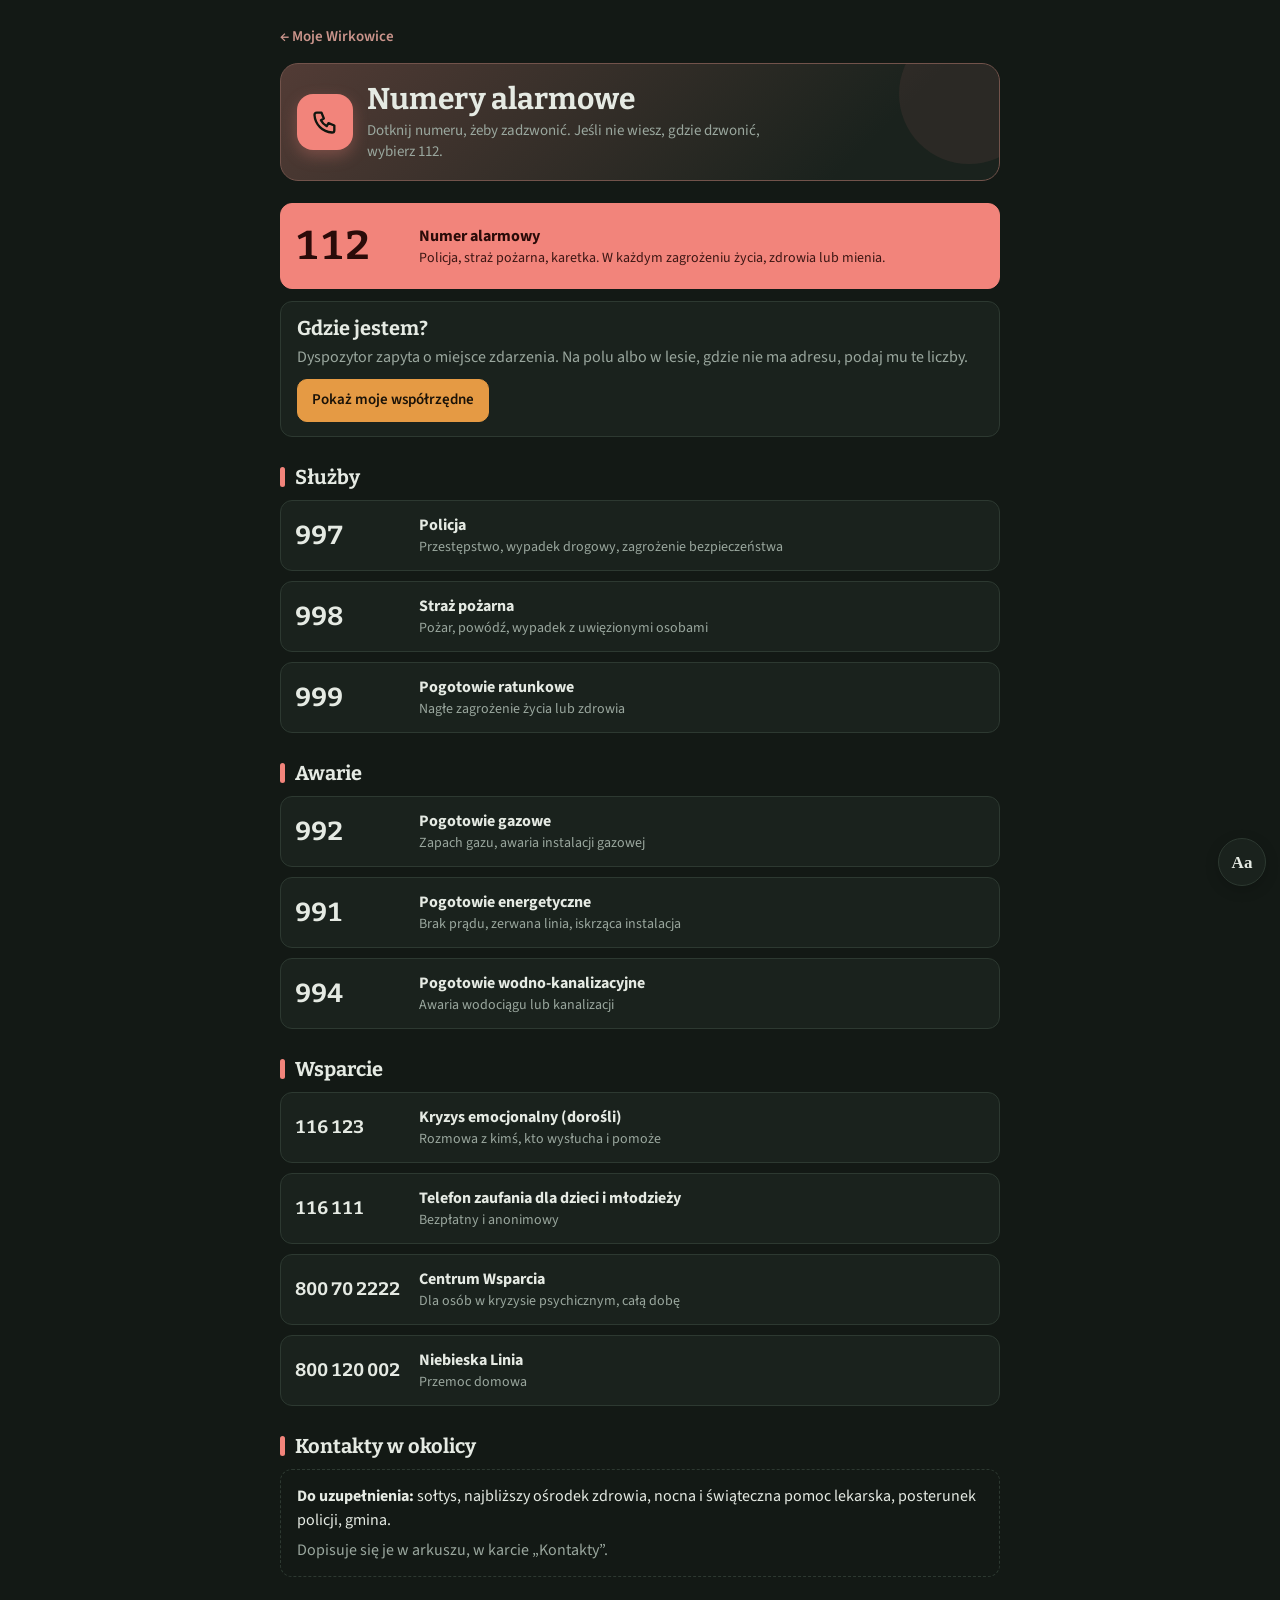
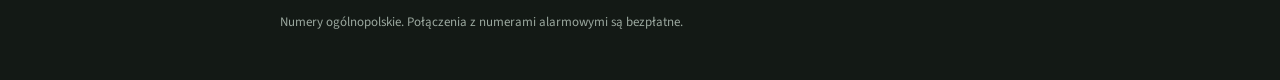
==== commit 01106578: "Add files via upload" ====
--- a/alarmowe.html
+++ b/alarmowe.html
@@ -62,10 +62,10 @@
   <section class="section">
     <h2>Wsparcie</h2>
     <div class="list">
-      <a class="num" href="tel:116123"><b>116 123</b><span><strong>Kryzys emocjonalny (dorośli)</strong><small>Rozmowa z kimś, kto wysłucha i pomoże</small></span></a>
-      <a class="num" href="tel:116111"><b>116 111</b><span><strong>Telefon zaufania dla dzieci i młodzieży</strong><small>Bezpłatny i anonimowy</small></span></a>
-      <a class="num" href="tel:800702222"><b>800 70 2222</b><span><strong>Centrum Wsparcia</strong><small>Dla osób w kryzysie psychicznym, całą dobę</small></span></a>
-      <a class="num" href="tel:800120002"><b>800 120 002</b><span><strong>Niebieska Linia</strong><small>Przemoc domowa</small></span></a>
+      <a class="num" href="tel:116123"><b class="dl">116 123</b><span><strong>Kryzys emocjonalny (dorośli)</strong><small>Rozmowa z kimś, kto wysłucha i pomoże</small></span></a>
+      <a class="num" href="tel:116111"><b class="dl">116 111</b><span><strong>Telefon zaufania dla dzieci i młodzieży</strong><small>Bezpłatny i anonimowy</small></span></a>
+      <a class="num" href="tel:800702222"><b class="dl">800 70 2222</b><span><strong>Centrum Wsparcia</strong><small>Dla osób w kryzysie psychicznym, całą dobę</small></span></a>
+      <a class="num" href="tel:800120002"><b class="dl">800 120 002</b><span><strong>Niebieska Linia</strong><small>Przemoc domowa</small></span></a>
     </div>
   </section>
 
@@ -88,7 +88,7 @@
   if(!rows.length) return;
   document.getElementById("lokalne").innerHTML='<div class="list">'+rows.map(r=>{
     const d=r.telefon.replace(/[^\d+]/g,"");
-    return `<a class="num" href="tel:${d}"><b style="font-size:18px;min-width:8ch">${esc(r.telefon)}</b><span><strong>${esc(r.nazwa)}</strong>${r.opis?`<small>${esc(r.opis)}</small>`:""}</span></a>`;
+    return `<a class="num" href="tel:${d}"><b class="${(r.telefon||"").replace(/\D/g,"").length>3?"dl":""}">${esc(r.telefon)}</b><span><strong>${esc(r.nazwa)}</strong>${r.opis?`<small>${esc(r.opis)}</small>`:""}</span></a>`;
   }).join("")+'</div>';
 })();
 const bWhere=document.getElementById("bWhere"), bCopy=document.getElementById("bCopy"),
--- a/wspolne.css
+++ b/wspolne.css
@@ -69,9 +69,10 @@
 .section > h2{margin-bottom:10px}
 
 /* numery alarmowe */
-.num{display:flex;align-items:center;gap:14px;padding:12px 14px;border-radius:12px;background:var(--panel);
+.num{display:grid;grid-template-columns:112px minmax(0,1fr);align-items:center;gap:12px;padding:12px 14px;border-radius:12px;background:var(--panel);
   border:1px solid var(--line);text-decoration:none;color:var(--fg)}
-.num b{font-family:var(--f-display);font-size:26px;min-width:4.2ch;font-variant-numeric:tabular-nums}
+.num b{font-family:var(--f-display);font-size:26px;white-space:nowrap;font-variant-numeric:tabular-nums}
+.num b.dl{font-size:18px}   /* długie numery (116 123, 800 …): mniejsze, w jednej linii, tekst obok zaczyna się zawsze w tym samym miejscu */
 .num span{display:flex;flex-direction:column;min-width:0}
 .num small{color:var(--muted);font-size:14px}
 .num.main{background:var(--alarm);border-color:var(--alarm);color:var(--on-alarm)}
@@ -120,15 +121,15 @@
 
 /* ===== Kolory działów (--h): strona główna i podstrony ===== */
 .h-nieb{--h:#7DB3E3}.h-burs{--h:#E59A44}.h-mieta{--h:#5CC2A8}.h-fiol{--h:#B9A2E8}.h-ziel{--h:#8FC29C}
-.h-sepia{--h:#D9AC78}.h-zlot{--h:#E3C26B}.h-mor{--h:#6CC4D6}.h-alarm{--h:var(--alarm)}
+.h-szary{--h:#B9C1BB}.h-stal{--h:#A9B8CC}.h-sepia{--h:#D9AC78}.h-zlot{--h:#E3C26B}.h-mor{--h:#6CC4D6}.h-alarm{--h:var(--alarm)}
 /* Działy: każdy w swoim kolorze, po dwa w rzędzie */
 .tiles.kolor{grid-template-columns:1fr 1fr}
-.tiles.kolor .tile:not(.alarm){display:flex;flex-direction:column;align-items:flex-start;gap:10px;min-height:150px;padding:16px;
+.tiles.kolor .tile:not(.wide){display:flex;flex-direction:column;align-items:flex-start;gap:10px;min-height:150px;padding:16px;
   background:color-mix(in srgb,var(--h) 12%,var(--panel));border-color:color-mix(in srgb,var(--h) 32%,var(--line))}
-.tiles.kolor .tile:not(.alarm) .ic{background:var(--h);color:#10160F;width:44px;height:44px;align-self:flex-start}
-.tiles.kolor .tile:not(.alarm)>span:not(.ic){align-self:stretch}
-.tiles.kolor .tile:not(.alarm) h2{font-size:18px;text-wrap:wrap}
-.tiles.kolor .tile:not(.alarm):hover{border-color:var(--h)}
+.tiles.kolor .tile:not(.wide) .ic{background:var(--h);color:#10160F;width:44px;height:44px;align-self:flex-start}
+.tiles.kolor .tile:not(.wide)>span:not(.ic){align-self:stretch}
+.tiles.kolor .tile:not(.wide) h2{font-size:18px;text-wrap:wrap}
+.tiles.kolor .tile:not(.wide):hover{border-color:var(--h)}
 /* Nagłówek podstrony: ikona w kolorze działu, tytuł, opis */
 .naglowek{display:flex;gap:14px;align-items:center;margin:8px 0 22px;padding:18px 16px;border-radius:18px;position:relative;overflow:hidden;
   background:linear-gradient(135deg,color-mix(in srgb,var(--h,var(--green)) 26%,var(--panel)) 0%,var(--panel) 80%);border:1px solid color-mix(in srgb,var(--h,var(--green)) 35%,var(--line))}
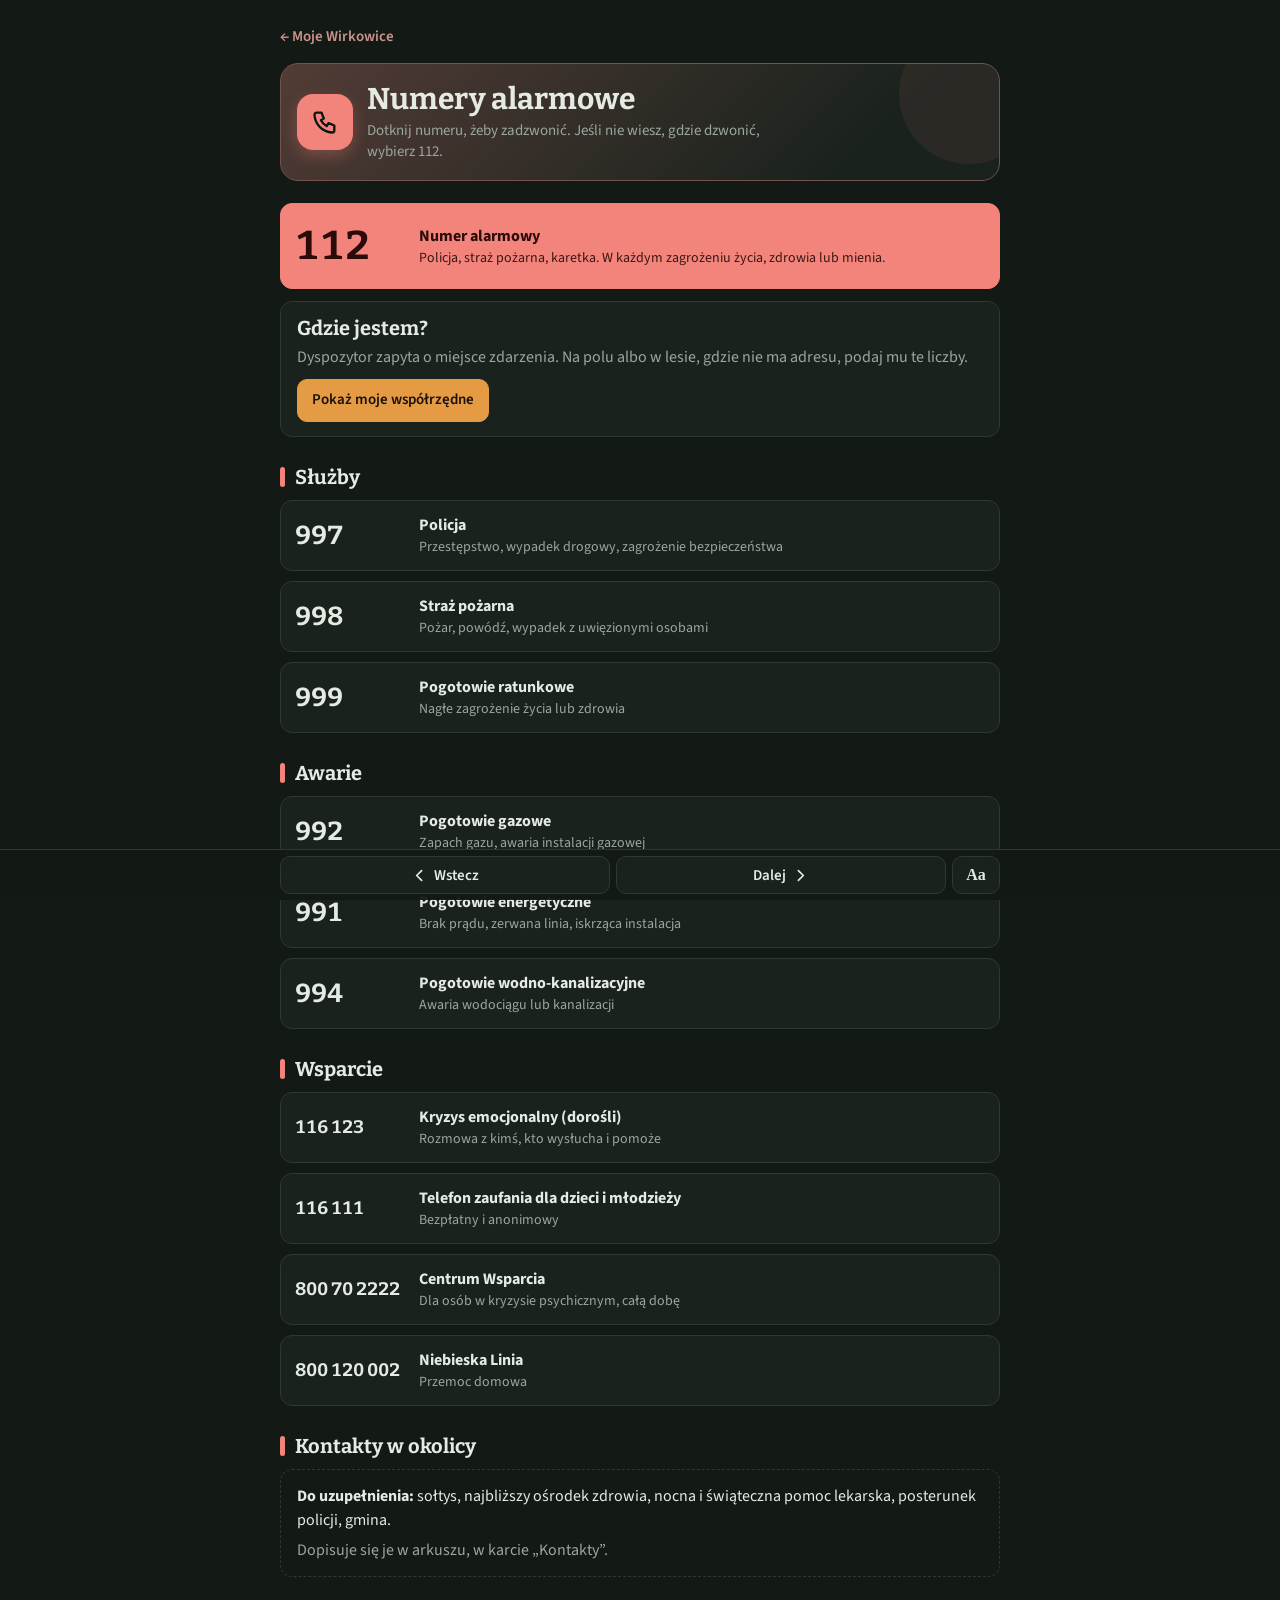
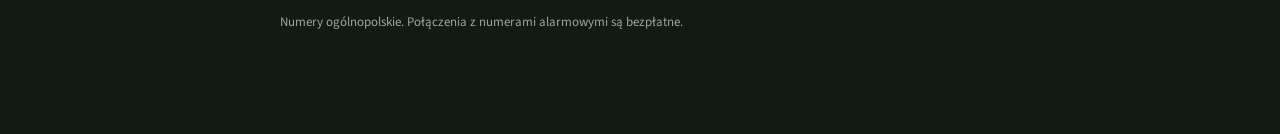
==== commit ca19ce5d: "Add files via upload" ====
--- a/alarmowe.html
+++ b/alarmowe.html
@@ -94,8 +94,10 @@
 const bWhere=document.getElementById("bWhere"), bCopy=document.getElementById("bCopy"),
       out=document.getElementById("coords"), msg=document.getElementById("coordsMsg");
 const show=(t)=>{ msg.textContent=t; msg.hidden=false; };
+// Otwarte w Messengerze/Facebooku: od razu uprzedź, że lokalizacja tu nie zadziała
+if(wAplikacji()) show(bladLokalizacji());
 bWhere.onclick=()=>{
-  if(!("geolocation" in navigator)){ show("Ta przeglądarka nie udostępnia lokalizacji."); return; }
+  if(!("geolocation" in navigator)){ show(bladLokalizacji()); return; }
   show("Szukam pozycji…");
   try{
     navigator.geolocation.getCurrentPosition(p=>{
@@ -103,7 +105,7 @@
       out.textContent=la+", "+lo; out.hidden=false; bCopy.hidden=false;
       show("Dokładność ok. "+Math.round(p.coords.accuracy)+" m. Przeczytaj dyspozytorowi obie liczby.");
     }, e=>{
-      show(e.code===1 ? "Lokalizacja jest zablokowana. Zezwól tej stronie na dostęp do lokalizacji (ikona przy adresie strony)." : "Nie udało się ustalić pozycji. Spróbuj na otwartej przestrzeni.");
+      show(bladLokalizacji(e));
     }, {enableHighAccuracy:true, timeout:20000, maximumAge:0});
   }catch(e){ show("Lokalizacja jest niedostępna w tym podglądzie."); }
 };
--- a/wspolne.css
+++ b/wspolne.css
@@ -1,165 +1,172 @@
-/* Moje Wirkowice — wspólny wygląd modułów (ten sam styl co plan cmentarza) */
-:root{
-  --bg:#EDF0EB; --panel:#FBFCFA; --fg:#1D2520; --muted:#5B685F; --line:#D2D9D1;
-  --accent:#B9661A; --accent-soft:#F6E3CC; --on-accent:#FFFFFF;
-  --green:#3E6B4A; --green-soft:#DCE8DD;
-  --alarm:#B3261E; --alarm-soft:#FBE4E2; --on-alarm:#FFFFFF;
-  --f-display:"Bitter", Georgia, "Times New Roman", serif;
-  --f-body:"Source Sans 3", "Segoe UI", system-ui, sans-serif;
-}
-@media (prefers-color-scheme: dark){:root:not([data-theme="light"]){
-  --bg:#131915; --panel:#1A221D; --fg:#E5EAE3; --muted:#9AA79E; --line:#2D3931;
-  --accent:#E59A44; --accent-soft:#3D2C19; --on-accent:#1A1208;
-  --green:#8FC29C; --green-soft:#1F3125;
-  --alarm:#F2847B; --alarm-soft:#3B1A18; --on-alarm:#2A0B09; color-scheme:dark }}
-:root[data-theme="dark"]{
-  --bg:#131915; --panel:#1A221D; --fg:#E5EAE3; --muted:#9AA79E; --line:#2D3931;
-  --accent:#E59A44; --accent-soft:#3D2C19; --on-accent:#1A1208;
-  --green:#8FC29C; --green-soft:#1F3125;
-  --alarm:#F2847B; --alarm-soft:#3B1A18; --on-alarm:#2A0B09; color-scheme:dark }
-
-body{margin:0;background:var(--bg);color:var(--fg);font-family:var(--f-body);font-size:16px;line-height:1.5}
-.wrap{max-width:720px;margin:0 auto;padding-block:20px 48px;
-  padding-left:max(16px,env(safe-area-inset-left,0px));padding-right:max(16px,env(safe-area-inset-right,0px))}
-a{color:inherit}
-.back{display:inline-flex;align-items:center;gap:6px;font-weight:600;color:var(--muted);text-decoration:none;font-size:15px;padding:6px 0}
-.back:hover{color:var(--fg)}
-.eyebrow{font-size:12px;letter-spacing:.08em;text-transform:uppercase;color:var(--muted);margin:14px 0 4px}
-h1{font-family:var(--f-display);font-weight:700;font-size:30px;line-height:1.15;margin:0 0 6px;text-wrap:balance}
-h2{font-family:var(--f-display);font-weight:700;font-size:20px;line-height:1.25;margin:0 0 4px;text-wrap:balance}
-.lead{color:var(--muted);margin:0 0 20px;max-width:60ch}
-.muted{color:var(--muted)}
-.pill{display:inline-block;font-size:11px;letter-spacing:.06em;text-transform:uppercase;font-weight:700;
-  padding:2px 8px;border-radius:999px;background:var(--accent-soft);color:var(--accent)}
-.pill.ok{background:var(--green-soft);color:var(--green)}
-.tile .pill{align-self:flex-start}
-
-/* kafelki na stronie głównej */
-/* Kafelki: wszystkie tak samo — ikona po lewej, tytuł i opis obok, ta sama wysokość */
-.tiles{display:grid;grid-template-columns:1fr 1fr;gap:12px}
-.tile{display:grid;grid-template-columns:48px 1fr;align-items:center;column-gap:14px;row-gap:2px;min-width:0;min-height:96px;box-sizing:border-box;
-  padding:14px 16px;border-radius:14px;background:var(--panel);border:1px solid var(--line);text-decoration:none;color:var(--fg)}
-.tile>*{grid-column:2;min-width:0}
-.tile>.ic{grid-column:1;grid-row:1 / span 3;align-self:center}
-.tile{align-content:center}                                   /* nadmiar wysokości dzielony równo góra/dół */
-.tile>span:not(.ic):not(.big):not(.pill){grid-row:1 / span 3;align-self:center}   /* tytuł+opis w jednym bloku: na wysokości ikony */
-.tile:hover{border-color:var(--muted)}
-.tile:focus-visible,.btn:focus-visible,.num:focus-visible{outline:2px solid var(--accent);outline-offset:2px}
-.tile .ic{width:48px;height:48px;border-radius:12px;display:grid;place-items:center;background:var(--green-soft);color:var(--green)}
-.tile .ic svg{width:24px;height:24px}
-.tile h2{font-size:19px;margin:0}
-.tile p{margin:0;color:var(--muted);font-size:14px;line-height:1.35}
-.tile .pill{justify-self:start;margin-top:4px}
-.tile.wide{grid-column:1/-1}
-.tile.alarm{grid-template-columns:48px 1fr auto;background:var(--alarm);border-color:var(--alarm);color:var(--on-alarm)}
-.tile.alarm p{color:var(--on-alarm);opacity:.9}
-.tile.alarm .ic{background:rgba(255,255,255,.18);color:var(--on-alarm)}
-.tile.alarm .big{grid-column:3;grid-row:1 / span 3;font-family:var(--f-display);font-weight:700;font-size:30px;font-variant-numeric:tabular-nums}
-@media (max-width:600px){ .tiles{grid-template-columns:1fr} }
-
-/* listy i karty */
-.list{display:flex;flex-direction:column;gap:10px}
-.card{padding:14px 16px;border-radius:12px;background:var(--panel);border:1px solid var(--line);min-width:0}
-.card.empty{border-style:dashed;background:transparent}
-.btns{display:flex;gap:8px;flex-wrap:wrap;margin-top:10px}
-.btn{font:inherit;font-weight:600;font-size:15px;padding:9px 14px;border-radius:10px;border:1px solid var(--line);
-  background:var(--bg);color:var(--fg);cursor:pointer;text-decoration:none;display:inline-flex;align-items:center;gap:6px}
-.btn.primary{background:var(--accent);border-color:var(--accent);color:var(--on-accent)}
-.section{margin-top:28px}
-.section > h2{margin-bottom:10px}
-
-/* numery alarmowe */
-.num{display:grid;grid-template-columns:112px minmax(0,1fr);align-items:center;gap:12px;padding:12px 14px;border-radius:12px;background:var(--panel);
-  border:1px solid var(--line);text-decoration:none;color:var(--fg)}
-.num b{font-family:var(--f-display);font-size:26px;white-space:nowrap;font-variant-numeric:tabular-nums}
-.num b.dl{font-size:18px}   /* długie numery (116 123, 800 …): mniejsze, w jednej linii, tekst obok zaczyna się zawsze w tym samym miejscu */
-.num span{display:flex;flex-direction:column;min-width:0}
-.num small{color:var(--muted);font-size:14px}
-.num.main{background:var(--alarm);border-color:var(--alarm);color:var(--on-alarm)}
-.num.main b{font-size:40px}
-.num.main small{color:var(--on-alarm);opacity:.9}
-.where{margin-top:12px}
-.coords{font-family:ui-monospace,Consolas,monospace;font-size:18px;font-weight:700;user-select:all;margin:6px 0}
-footer{margin-top:36px;color:var(--muted);font-size:13px}
-
-/* ===== Ruch: wejście ekranu, reakcja na dotyk, podświetlenie pilnych rzeczy ===== */
-@keyframes wejscie{from{opacity:.55;transform:translateY(10px)}to{opacity:1;transform:none}}
-@keyframes pilne{0%,100%{box-shadow:0 0 0 0 var(--accent)}60%{box-shadow:0 0 0 7px transparent}}
-@media (prefers-reduced-motion: no-preference){
-  .wrap{animation:wejscie .35s ease-out both}
-  .tiles>*,.list>*,.news>*{animation:wejscie .45s ease-out both}
-  .tiles>:nth-child(2),.list>:nth-child(2),.news>:nth-child(2){animation-delay:.05s}
-  .tiles>:nth-child(3),.list>:nth-child(3),.news>:nth-child(3){animation-delay:.1s}
-  .tiles>:nth-child(4),.list>:nth-child(4){animation-delay:.15s}
-  .tiles>:nth-child(5),.list>:nth-child(5){animation-delay:.2s}
-  .tiles>:nth-child(n+6),.list>:nth-child(n+6){animation-delay:.25s}
-  .tile,.btn,.num,.news a{transition:transform .14s ease,box-shadow .2s ease,border-color .2s ease}
-  .tile:active,.btn:active,.num:active,.news a:active{transform:scale(.96)}
-  .tile .ic{transition:transform .25s ease}
-  .tile:active .ic{transform:rotate(-8deg) scale(1.08)}
-  .pilne{animation:pilne 1.8s ease-out infinite}
-}
-@media (hover:hover) and (prefers-reduced-motion: no-preference){
-  .tile:hover{transform:translateY(-3px);box-shadow:0 8px 22px rgba(20,30,22,.10)}
-  .tile:hover .ic{transform:rotate(-6deg) scale(1.06)}
-}
-
-/* Minione: zwinięta lista starszych wpisów */
-.minione{margin-top:12px}
-.minione>summary{display:inline-flex;align-items:center;gap:8px;cursor:pointer;list-style:none;font-weight:600;font-size:15px;
-  padding:8px 14px;border-radius:999px;border:1px solid var(--line);background:var(--panel);color:var(--muted)}
-.minione>summary::-webkit-details-marker{display:none}
-.minione>summary::before{content:"";width:7px;height:7px;border-right:2px solid currentColor;border-bottom:2px solid currentColor;transform:rotate(-45deg);transition:transform .2s}
-.minione[open]>summary::before{transform:rotate(45deg)}
-.minione>summary:hover{color:var(--fg);border-color:var(--muted)}
-.minione>summary:focus-visible{outline:2px solid var(--accent);outline-offset:2px}
-.minione>div{margin-top:10px;opacity:.72}
-
-/* worki na śmieci */
-.worek{display:inline-block;width:22px;height:24px;vertical-align:-6px;margin-right:6px;flex:none}
-.worki{display:inline-flex;gap:2px;align-items:center}
-
-/* ===== Kolory działów (--h): strona główna i podstrony ===== */
-.h-nieb{--h:#7DB3E3}.h-burs{--h:#E59A44}.h-mieta{--h:#5CC2A8}.h-fiol{--h:#B9A2E8}.h-ziel{--h:#8FC29C}
-.h-szary{--h:#B9C1BB}.h-stal{--h:#A9B8CC}.h-sepia{--h:#D9AC78}.h-zlot{--h:#E3C26B}.h-mor{--h:#6CC4D6}.h-alarm{--h:var(--alarm)}
-/* Działy: każdy w swoim kolorze, po dwa w rzędzie */
-.tiles.kolor{grid-template-columns:1fr 1fr}
-.tiles.kolor .tile:not(.wide){display:flex;flex-direction:column;align-items:flex-start;gap:10px;min-height:150px;padding:16px;
-  background:color-mix(in srgb,var(--h) 12%,var(--panel));border-color:color-mix(in srgb,var(--h) 32%,var(--line))}
-.tiles.kolor .tile:not(.wide) .ic{background:var(--h);color:#10160F;width:44px;height:44px;align-self:flex-start}
-.tiles.kolor .tile:not(.wide)>span:not(.ic){align-self:stretch}
-.tiles.kolor .tile:not(.wide) h2{font-size:18px;text-wrap:wrap}
-.tiles.kolor .tile:not(.wide):hover{border-color:var(--h)}
-/* Nagłówek podstrony: ikona w kolorze działu, tytuł, opis */
-.naglowek{display:flex;gap:14px;align-items:center;margin:8px 0 22px;padding:18px 16px;border-radius:18px;position:relative;overflow:hidden;
-  background:linear-gradient(135deg,color-mix(in srgb,var(--h,var(--green)) 26%,var(--panel)) 0%,var(--panel) 80%);border:1px solid color-mix(in srgb,var(--h,var(--green)) 35%,var(--line))}
-.naglowek>.ic{width:56px;height:56px;border-radius:16px;background:var(--h,var(--green));color:#10160F;display:grid;place-items:center;flex:none;box-shadow:0 6px 16px color-mix(in srgb,var(--h,var(--green)) 30%,transparent)}
-.naglowek>.ic svg{width:28px;height:28px}
-.naglowek>div{min-width:0}
-.naglowek h1{margin:0}
-.naglowek .lead{margin:4px 0 0;font-size:15px;line-height:1.4}
-.naglowek::after{content:"";position:absolute;right:-40px;top:-40px;width:140px;height:140px;border-radius:50%;background:var(--h,var(--green));opacity:.08;pointer-events:none}
-/* nagłówki sekcji: kreska w kolorze działu */
-.section>h2{display:flex;align-items:center;gap:10px}
-.section>h2::before{content:"";width:5px;height:1em;border-radius:3px;background:var(--h,var(--accent));flex:none}
-.back{color:color-mix(in srgb,var(--h,var(--muted)) 55%,var(--muted))}
-/* Ogłoszenie: kartka przypięta pinezką. Wydarzenie: kartka z kalendarza */
-.kartka{position:relative;display:flex;flex-direction:column;gap:3px;padding:20px 16px 14px;margin-top:6px;
-  background:#E9DFC4;color:#2A2216;border-radius:3px 3px 16px 3px;transform:rotate(-.7deg);box-shadow:0 8px 18px rgba(0,0,0,.35)}
-.kartka::before{content:"";position:absolute;top:-6px;left:50%;width:14px;height:14px;margin-left:-7px;border-radius:50%;
-  background:radial-gradient(circle at 35% 35%,#FF8A80,#C62828 70%);box-shadow:0 2px 3px rgba(0,0,0,.4)}
-.kartka .k{color:#9A4F10;font-size:12px;letter-spacing:.08em;text-transform:uppercase;font-weight:700}
-.kartka .t{font-family:var(--f-display);font-size:18px}
-.kartka .m{color:#6B5E45;font-size:14px}
-.kal{display:grid;grid-template-columns:74px 1fr;gap:14px;align-items:center;padding:12px;border-radius:14px;background:var(--panel);border:1px solid var(--line);color:var(--fg)}
-.kal-k{display:flex;flex-direction:column;align-items:center;border-radius:10px;overflow:hidden;background:#F2EFE8;color:#1D2520;box-shadow:0 3px 8px rgba(0,0,0,.3)}
-.kal-m{align-self:stretch;text-align:center;background:#2F6A9E;color:#fff;font-size:12px;font-weight:700;letter-spacing:.1em;padding:3px 0}
-.kal-d{font-family:var(--f-display);font-weight:700;font-size:32px;line-height:1.05;margin-top:2px;font-variant-numeric:tabular-nums}
-.kal-w{font-size:12px;color:#5B685F;margin-bottom:5px}
-.kal-x{display:flex;flex-direction:column;gap:2px;min-width:0}
-.kal .k{color:#7DB3E3}
-.kal .m{color:var(--muted);font-size:14px}
-.kal .cnt{align-self:flex-start;margin-top:4px;font-size:13px;font-weight:700;padding:2px 9px;border-radius:999px;background:#1E3550;color:#9CC8F2}
-.kal.hot{border-color:#7DB3E3;background:color-mix(in srgb,#7DB3E3 16%,var(--panel))}
-.kal.hot .cnt{background:#7DB3E3;color:#0E1A26}
-.list>.kartka:nth-child(even){transform:rotate(.6deg)}
+/* Moje Wirkowice — wspólny wygląd modułów (ten sam styl co plan cmentarza) */
+:root{
+  --bg:#EDF0EB; --panel:#FBFCFA; --fg:#1D2520; --muted:#5B685F; --line:#D2D9D1;
+  --accent:#B9661A; --accent-soft:#F6E3CC; --on-accent:#FFFFFF;
+  --green:#3E6B4A; --green-soft:#DCE8DD;
+  --alarm:#B3261E; --alarm-soft:#FBE4E2; --on-alarm:#FFFFFF;
+  --f-display:"Bitter", Georgia, "Times New Roman", serif;
+  --f-body:"Source Sans 3", "Segoe UI", system-ui, sans-serif;
+}
+@media (prefers-color-scheme: dark){:root:not([data-theme="light"]){
+  --bg:#131915; --panel:#1A221D; --fg:#E5EAE3; --muted:#9AA79E; --line:#2D3931;
+  --accent:#E59A44; --accent-soft:#3D2C19; --on-accent:#1A1208;
+  --green:#8FC29C; --green-soft:#1F3125;
+  --alarm:#F2847B; --alarm-soft:#3B1A18; --on-alarm:#2A0B09; color-scheme:dark }}
+:root[data-theme="dark"]{
+  --bg:#131915; --panel:#1A221D; --fg:#E5EAE3; --muted:#9AA79E; --line:#2D3931;
+  --accent:#E59A44; --accent-soft:#3D2C19; --on-accent:#1A1208;
+  --green:#8FC29C; --green-soft:#1F3125;
+  --alarm:#F2847B; --alarm-soft:#3B1A18; --on-alarm:#2A0B09; color-scheme:dark }
+
+body{margin:0;background:var(--bg);color:var(--fg);font-family:var(--f-body);font-size:16px;line-height:1.5}
+.wrap{max-width:720px;margin:0 auto;padding-block:20px 48px;
+  padding-left:max(16px,env(safe-area-inset-left,0px));padding-right:max(16px,env(safe-area-inset-right,0px))}
+a{color:inherit}
+.back{display:inline-flex;align-items:center;gap:6px;font-weight:600;color:var(--muted);text-decoration:none;font-size:15px;padding:6px 0}
+.back:hover{color:var(--fg)}
+.eyebrow{font-size:12px;letter-spacing:.08em;text-transform:uppercase;color:var(--muted);margin:14px 0 4px}
+h1{font-family:var(--f-display);font-weight:700;font-size:30px;line-height:1.15;margin:0 0 6px;text-wrap:balance}
+h2{font-family:var(--f-display);font-weight:700;font-size:20px;line-height:1.25;margin:0 0 4px;text-wrap:balance}
+.lead{color:var(--muted);margin:0 0 20px;max-width:60ch}
+.muted{color:var(--muted)}
+.pill{display:inline-block;font-size:11px;letter-spacing:.06em;text-transform:uppercase;font-weight:700;
+  padding:2px 8px;border-radius:999px;background:var(--accent-soft);color:var(--accent)}
+.pill.ok{background:var(--green-soft);color:var(--green)}
+.tile .pill{align-self:flex-start}
+
+/* kafelki na stronie głównej */
+/* Kafelki: wszystkie tak samo — ikona po lewej, tytuł i opis obok, ta sama wysokość */
+.tiles{display:grid;grid-template-columns:1fr 1fr;gap:12px}
+.tile{display:grid;grid-template-columns:48px 1fr;align-items:center;column-gap:14px;row-gap:2px;min-width:0;min-height:96px;box-sizing:border-box;
+  padding:14px 16px;border-radius:14px;background:var(--panel);border:1px solid var(--line);text-decoration:none;color:var(--fg)}
+.tile>*{grid-column:2;min-width:0}
+.tile>.ic{grid-column:1;grid-row:1 / span 3;align-self:center}
+.tile{align-content:center}                                   /* nadmiar wysokości dzielony równo góra/dół */
+.tile>span:not(.ic):not(.big):not(.pill){grid-row:1 / span 3;align-self:center}   /* tytuł+opis w jednym bloku: na wysokości ikony */
+.tile:hover{border-color:var(--muted)}
+.tile:focus-visible,.btn:focus-visible,.num:focus-visible{outline:2px solid var(--accent);outline-offset:2px}
+.tile .ic{width:48px;height:48px;border-radius:12px;display:grid;place-items:center;background:var(--green-soft);color:var(--green)}
+.tile .ic svg{width:24px;height:24px}
+.tile h2{font-size:19px;margin:0}
+.tile p{margin:0;color:var(--muted);font-size:14px;line-height:1.35}
+.tile .pill{justify-self:start;margin-top:4px}
+.tile.wide{grid-column:1/-1}
+.tile.alarm{grid-template-columns:48px 1fr auto;background:var(--alarm);border-color:var(--alarm);color:var(--on-alarm)}
+.tile.alarm p{color:var(--on-alarm);opacity:.9}
+.tile.alarm .ic{background:rgba(255,255,255,.18);color:var(--on-alarm)}
+.tile.alarm .big{grid-column:3;grid-row:1 / span 3;font-family:var(--f-display);font-weight:700;font-size:30px;font-variant-numeric:tabular-nums}
+@media (max-width:600px){ .tiles{grid-template-columns:1fr} }
+
+/* listy i karty */
+.list{display:flex;flex-direction:column;gap:10px}
+.card{padding:14px 16px;border-radius:12px;background:var(--panel);border:1px solid var(--line);min-width:0}
+.card.empty{border-style:dashed;background:transparent}
+.btns{display:flex;gap:8px;flex-wrap:wrap;margin-top:10px}
+.btn{font:inherit;font-weight:600;font-size:15px;padding:9px 14px;border-radius:10px;border:1px solid var(--line);
+  background:var(--bg);color:var(--fg);cursor:pointer;text-decoration:none;display:inline-flex;align-items:center;gap:6px}
+.btn.primary{background:var(--accent);border-color:var(--accent);color:var(--on-accent)}
+.section{margin-top:28px}
+.section > h2{margin-bottom:10px}
+
+/* numery alarmowe */
+.num{display:grid;grid-template-columns:112px minmax(0,1fr);align-items:center;gap:12px;padding:12px 14px;border-radius:12px;background:var(--panel);
+  border:1px solid var(--line);text-decoration:none;color:var(--fg)}
+.num b{font-family:var(--f-display);font-size:26px;white-space:nowrap;font-variant-numeric:tabular-nums}
+.num b.dl{font-size:18px}   /* długie numery (116 123, 800 …): mniejsze, w jednej linii, tekst obok zaczyna się zawsze w tym samym miejscu */
+.num span{display:flex;flex-direction:column;min-width:0}
+.num small{color:var(--muted);font-size:14px}
+.num.main{background:var(--alarm);border-color:var(--alarm);color:var(--on-alarm)}
+.num.main b{font-size:40px}
+.num.main small{color:var(--on-alarm);opacity:.9}
+.where{margin-top:12px}
+.coords{font-family:ui-monospace,Consolas,monospace;font-size:18px;font-weight:700;user-select:all;margin:6px 0}
+footer{margin-top:36px;color:var(--muted);font-size:13px}
+
+/* ===== Ruch: wejście ekranu, reakcja na dotyk, podświetlenie pilnych rzeczy ===== */
+@keyframes wejscie{from{opacity:.55;transform:translateY(10px)}to{opacity:1;transform:none}}
+@keyframes pilne{0%,100%{box-shadow:0 0 0 0 var(--accent)}60%{box-shadow:0 0 0 7px transparent}}
+@media (prefers-reduced-motion: no-preference){
+  .wrap{animation:wejscie .35s ease-out both}
+  .tiles>*,.list>*,.news>*{animation:wejscie .45s ease-out both}
+  .tiles>:nth-child(2),.list>:nth-child(2),.news>:nth-child(2){animation-delay:.05s}
+  .tiles>:nth-child(3),.list>:nth-child(3),.news>:nth-child(3){animation-delay:.1s}
+  .tiles>:nth-child(4),.list>:nth-child(4){animation-delay:.15s}
+  .tiles>:nth-child(5),.list>:nth-child(5){animation-delay:.2s}
+  .tiles>:nth-child(n+6),.list>:nth-child(n+6){animation-delay:.25s}
+  .tile,.btn,.num,.news a{transition:transform .14s ease,box-shadow .2s ease,border-color .2s ease}
+  .tile:active,.btn:active,.num:active,.news a:active{transform:scale(.96)}
+  .tile .ic{transition:transform .25s ease}
+  .tile:active .ic{transform:rotate(-8deg) scale(1.08)}
+  .pilne{animation:pilne 1.8s ease-out infinite}
+}
+@media (hover:hover) and (prefers-reduced-motion: no-preference){
+  .tile:hover{transform:translateY(-3px);box-shadow:0 8px 22px rgba(20,30,22,.10)}
+  .tile:hover .ic{transform:rotate(-6deg) scale(1.06)}
+}
+
+/* Minione: zwinięta lista starszych wpisów */
+.minione{margin-top:12px}
+.minione>summary{display:inline-flex;align-items:center;gap:8px;cursor:pointer;list-style:none;font-weight:600;font-size:15px;
+  padding:8px 14px;border-radius:999px;border:1px solid var(--line);background:var(--panel);color:var(--muted)}
+.minione>summary::-webkit-details-marker{display:none}
+.minione>summary::before{content:"";width:7px;height:7px;border-right:2px solid currentColor;border-bottom:2px solid currentColor;transform:rotate(-45deg);transition:transform .2s}
+.minione[open]>summary::before{transform:rotate(45deg)}
+.minione>summary:hover{color:var(--fg);border-color:var(--muted)}
+.minione>summary:focus-visible{outline:2px solid var(--accent);outline-offset:2px}
+.minione>div{margin-top:10px;opacity:.72}
+
+/* worki na śmieci */
+.worek{display:inline-block;width:22px;height:24px;vertical-align:-6px;margin-right:6px;flex:none}
+.worki{display:inline-flex;gap:2px;align-items:center}
+
+/* ===== Kolory działów (--h): strona główna i podstrony ===== */
+.h-nieb{--h:#7DB3E3}.h-burs{--h:#E59A44}.h-mieta{--h:#5CC2A8}.h-fiol{--h:#B9A2E8}.h-ziel{--h:#8FC29C}
+.h-ind{--h:#93A5EA}.h-szary{--h:#B9C1BB}.h-stal{--h:#A9B8CC}.h-sepia{--h:#D9AC78}.h-zlot{--h:#E3C26B}.h-mor{--h:#6CC4D6}.h-alarm{--h:var(--alarm)}
+/* Działy: każdy w swoim kolorze, po dwa w rzędzie */
+.tiles.kolor{grid-template-columns:1fr 1fr}
+.tiles.kolor .tile:not(.wide){display:flex;flex-direction:column;align-items:flex-start;gap:10px;min-height:150px;padding:16px;
+  background:color-mix(in srgb,var(--h) 12%,var(--panel));border-color:color-mix(in srgb,var(--h) 32%,var(--line))}
+.tiles.kolor .tile:not(.wide) .ic{background:var(--h);color:#10160F;width:44px;height:44px;align-self:flex-start}
+.tiles.kolor .tile:not(.wide)>span:not(.ic){align-self:stretch}
+.tiles.kolor .tile:not(.wide) h2{font-size:18px;text-wrap:wrap}
+.tiles.kolor .tile:not(.wide):hover{border-color:var(--h)}
+/* Nagłówek podstrony: ikona w kolorze działu, tytuł, opis */
+.naglowek{display:flex;gap:14px;align-items:center;margin:8px 0 22px;padding:18px 16px;border-radius:18px;position:relative;overflow:hidden;
+  background:linear-gradient(135deg,color-mix(in srgb,var(--h,var(--green)) 26%,var(--panel)) 0%,var(--panel) 80%);border:1px solid color-mix(in srgb,var(--h,var(--green)) 35%,var(--line))}
+.naglowek>.ic{width:56px;height:56px;border-radius:16px;background:var(--h,var(--green));color:#10160F;display:grid;place-items:center;flex:none;box-shadow:0 6px 16px color-mix(in srgb,var(--h,var(--green)) 30%,transparent)}
+.naglowek>.ic svg{width:28px;height:28px}
+.naglowek>div{min-width:0}
+.naglowek h1{margin:0}
+.naglowek .lead{margin:4px 0 0;font-size:15px;line-height:1.4}
+.naglowek::after{content:"";position:absolute;right:-40px;top:-40px;width:140px;height:140px;border-radius:50%;background:var(--h,var(--green));opacity:.08;pointer-events:none}
+/* nagłówki sekcji: kreska w kolorze działu */
+.section>h2{display:flex;align-items:center;gap:10px}
+.section>h2::before{content:"";width:5px;height:1em;border-radius:3px;background:var(--h,var(--accent));flex:none}
+.back{color:color-mix(in srgb,var(--h,var(--muted)) 55%,var(--muted))}
+/* Ogłoszenie: kartka przypięta pinezką. Wydarzenie: kartka z kalendarza */
+.kartka{position:relative;display:flex;flex-direction:column;gap:3px;padding:20px 16px 14px;margin-top:6px;
+  background:#E9DFC4;color:#2A2216;border-radius:3px 3px 16px 3px;transform:rotate(-.7deg);box-shadow:0 8px 18px rgba(0,0,0,.35)}
+.kartka::before{content:"";position:absolute;top:-6px;left:50%;width:14px;height:14px;margin-left:-7px;border-radius:50%;
+  background:radial-gradient(circle at 35% 35%,#FF8A80,#C62828 70%);box-shadow:0 2px 3px rgba(0,0,0,.4)}
+.kartka .k{color:#9A4F10;font-size:12px;letter-spacing:.08em;text-transform:uppercase;font-weight:700}
+.kartka .t{font-family:var(--f-display);font-size:18px}
+.kartka .m{color:#6B5E45;font-size:14px}
+.kal{display:grid;grid-template-columns:74px 1fr;gap:14px;align-items:center;padding:12px;border-radius:14px;background:var(--panel);border:1px solid var(--line);color:var(--fg)}
+.kal-k{display:flex;flex-direction:column;align-items:center;border-radius:10px;overflow:hidden;background:#F2EFE8;color:#1D2520;box-shadow:0 3px 8px rgba(0,0,0,.3)}
+.kal-m{align-self:stretch;text-align:center;background:#2F6A9E;color:#fff;font-size:12px;font-weight:700;letter-spacing:.1em;padding:3px 0}
+.kal-d{font-family:var(--f-display);font-weight:700;font-size:32px;line-height:1.05;margin-top:2px;font-variant-numeric:tabular-nums}
+.kal-w{font-size:12px;color:#5B685F;margin-bottom:5px}
+.kal-x{display:flex;flex-direction:column;gap:2px;min-width:0}
+.kal .k{color:#7DB3E3}
+.kal .m{color:var(--muted);font-size:14px}
+.kal .cnt{align-self:flex-start;margin-top:4px;font-size:13px;font-weight:700;padding:2px 9px;border-radius:999px;background:#1E3550;color:#9CC8F2}
+.kal.hot{border-color:#7DB3E3;background:color-mix(in srgb,#7DB3E3 16%,var(--panel))}
+.kal.hot .cnt{background:#7DB3E3;color:#0E1A26}
+.list>.kartka:nth-child(even){transform:rotate(.6deg)}
+.kartka .op{margin:2px 0 0;white-space:pre-line}
+.kartka details summary{cursor:pointer;color:#9A4F10;font-weight:700;margin-top:6px;list-style:none}
+.kartka details summary::-webkit-details-marker{display:none}
+.kartka details summary::after{content:" ▾"}
+.kartka details[open] summary{display:none}
+.kartka .link{align-self:flex-start;margin-top:10px;padding:9px 14px;border-radius:10px;background:#2A2216;color:#F3EAD2;font-weight:700;text-decoration:none}
+.kartka .link:focus-visible,.kartka summary:focus-visible{outline:2px solid #9A4F10;outline-offset:2px}
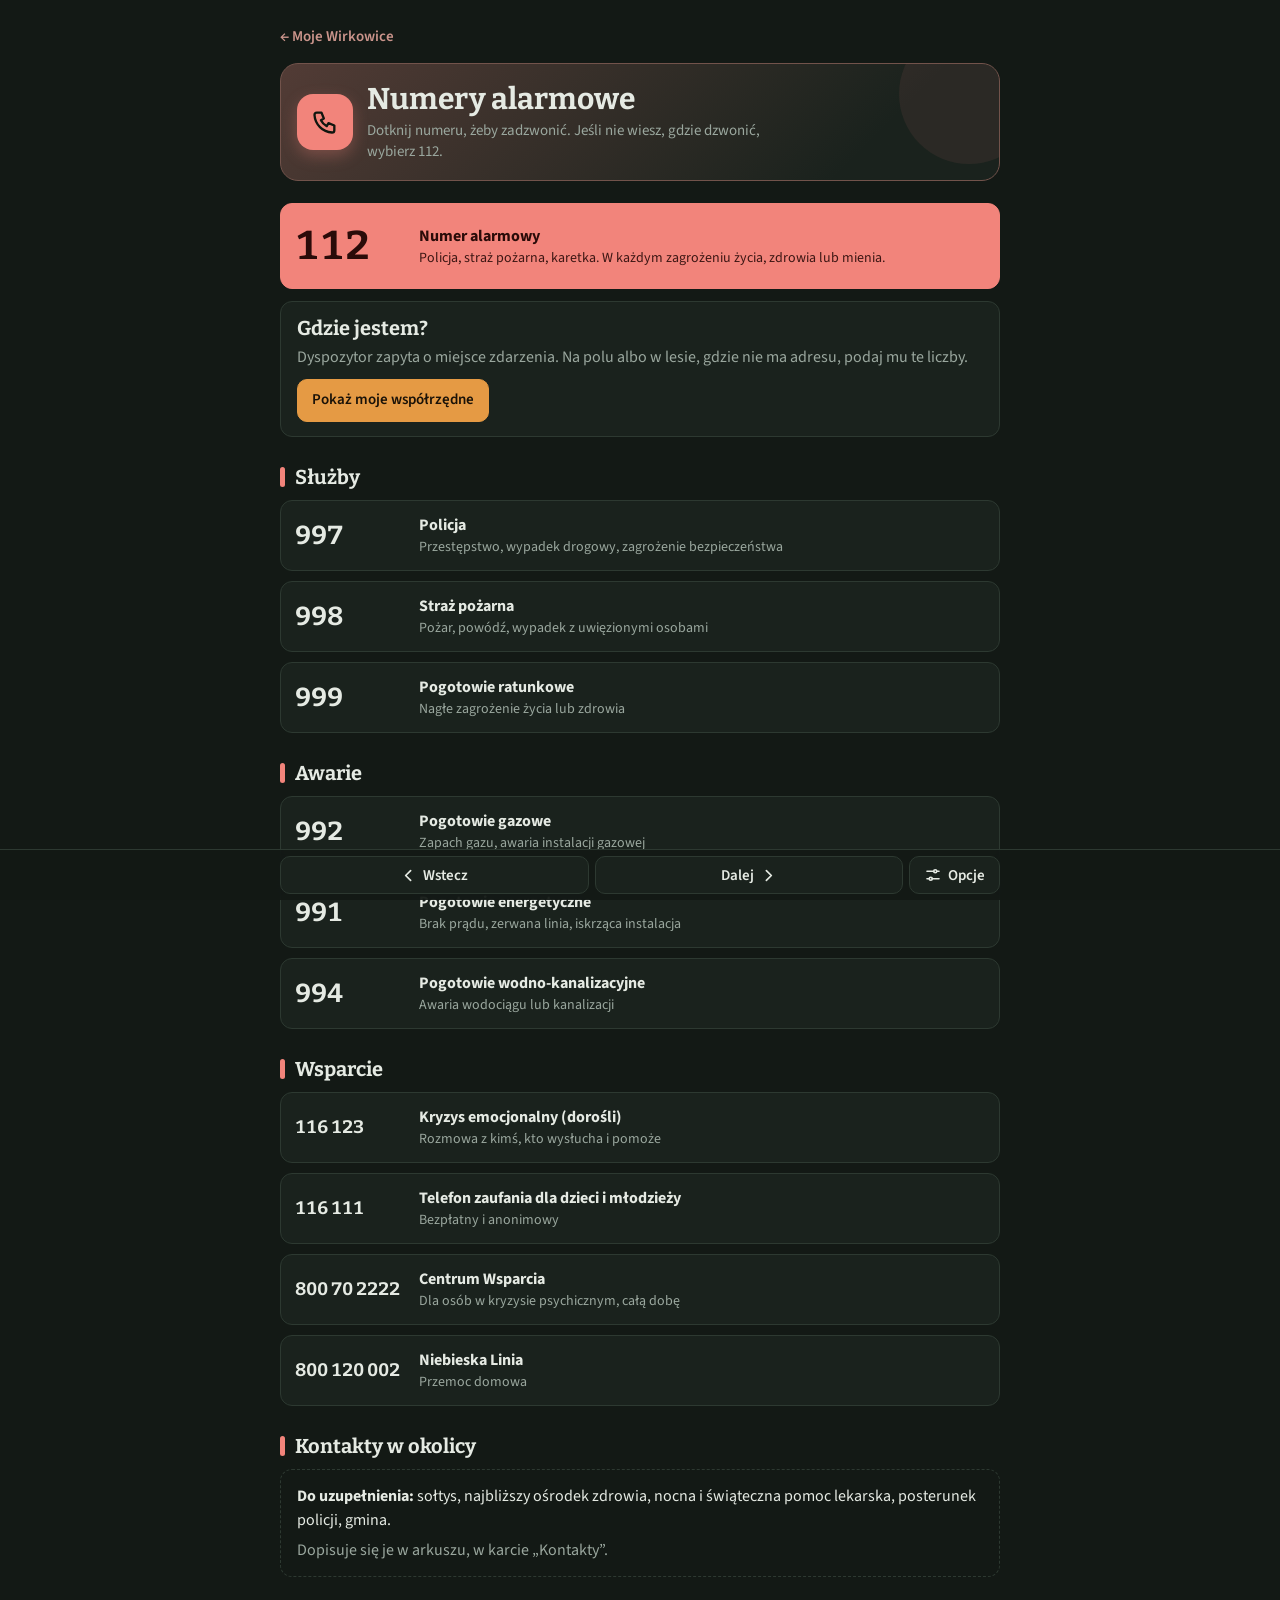
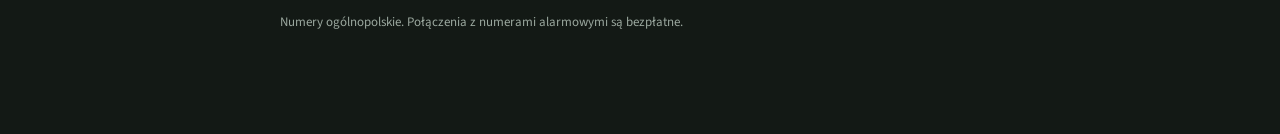
==== commit 0f0543d7: "Prognoza 7 dni, wyłączenia prądu i wody, Moi bliscy, wyszukiwarka, skróty z ikony, ekran startowy iP" ====
--- a/alarmowe.html
+++ b/alarmowe.html
@@ -10,6 +10,18 @@
 <link rel="apple-touch-icon" href="ikona-180.png">
 <meta name="apple-mobile-web-app-capable" content="yes">
 <meta name="apple-mobile-web-app-title" content="Wirkowice">
+<link rel="apple-touch-startup-image" media="screen and (device-width: 440px) and (device-height: 956px) and (-webkit-device-pixel-ratio: 3) and (orientation: portrait)" href="splash-1320x2868.png">
+<link rel="apple-touch-startup-image" media="screen and (device-width: 402px) and (device-height: 874px) and (-webkit-device-pixel-ratio: 3) and (orientation: portrait)" href="splash-1206x2622.png">
+<link rel="apple-touch-startup-image" media="screen and (device-width: 430px) and (device-height: 932px) and (-webkit-device-pixel-ratio: 3) and (orientation: portrait)" href="splash-1290x2796.png">
+<link rel="apple-touch-startup-image" media="screen and (device-width: 393px) and (device-height: 852px) and (-webkit-device-pixel-ratio: 3) and (orientation: portrait)" href="splash-1179x2556.png">
+<link rel="apple-touch-startup-image" media="screen and (device-width: 390px) and (device-height: 844px) and (-webkit-device-pixel-ratio: 3) and (orientation: portrait)" href="splash-1170x2532.png">
+<link rel="apple-touch-startup-image" media="screen and (device-width: 428px) and (device-height: 926px) and (-webkit-device-pixel-ratio: 3) and (orientation: portrait)" href="splash-1284x2778.png">
+<link rel="apple-touch-startup-image" media="screen and (device-width: 375px) and (device-height: 812px) and (-webkit-device-pixel-ratio: 3) and (orientation: portrait)" href="splash-1125x2436.png">
+<link rel="apple-touch-startup-image" media="screen and (device-width: 414px) and (device-height: 896px) and (-webkit-device-pixel-ratio: 2) and (orientation: portrait)" href="splash-828x1792.png">
+<link rel="apple-touch-startup-image" media="screen and (device-width: 414px) and (device-height: 896px) and (-webkit-device-pixel-ratio: 3) and (orientation: portrait)" href="splash-1242x2688.png">
+<link rel="apple-touch-startup-image" media="screen and (device-width: 375px) and (device-height: 667px) and (-webkit-device-pixel-ratio: 2) and (orientation: portrait)" href="splash-750x1334.png">
+<link rel="apple-touch-startup-image" media="screen and (device-width: 414px) and (device-height: 736px) and (-webkit-device-pixel-ratio: 3) and (orientation: portrait)" href="splash-1242x2208.png">
+<link rel="apple-touch-startup-image" media="screen and (device-width: 420px) and (device-height: 912px) and (-webkit-device-pixel-ratio: 3) and (orientation: portrait)" href="splash-1260x2736.png">
 <style>body{margin:0}[hidden]{display:none!important}</style>
 <script src="ustawienia.js"></script>
 <script>if("serviceWorker" in navigator) addEventListener("load",()=>navigator.serviceWorker.register("sw.js").catch(()=>{}));</script>
--- a/wspolne.css
+++ b/wspolne.css
@@ -82,11 +82,22 @@
 .coords{font-family:ui-monospace,Consolas,monospace;font-size:18px;font-weight:700;user-select:all;margin:6px 0}
 footer{margin-top:36px;color:var(--muted);font-size:13px}
 
+/* ===== Płynne przejścia między stronami (Chrome/Android, nowsze iPhone'y; gdzie nie działa — zwykłe przejście) ===== */
+@view-transition{navigation:auto}
+@media (prefers-reduced-motion: no-preference){
+  ::view-transition-old(root){animation:vt-wyjscie .16s ease-in both}
+  ::view-transition-new(root){animation:vt-wejscie .24s ease-out both}
+}
+@media (prefers-reduced-motion: reduce){ ::view-transition-group(*),::view-transition-old(*),::view-transition-new(*){animation:none!important} }
+@keyframes vt-wyjscie{to{opacity:0}}
+@keyframes vt-wejscie{from{opacity:0;transform:translateY(10px)}}
+.pasek{view-transition-name:pasek}   /* dolny pasek stoi w miejscu, zmienia się tylko treść */
 /* ===== Ruch: wejście ekranu, reakcja na dotyk, podświetlenie pilnych rzeczy ===== */
 @keyframes wejscie{from{opacity:.55;transform:translateY(10px)}to{opacity:1;transform:none}}
 @keyframes pilne{0%,100%{box-shadow:0 0 0 0 var(--accent)}60%{box-shadow:0 0 0 7px transparent}}
 @media (prefers-reduced-motion: no-preference){
   .wrap{animation:wejscie .35s ease-out both}
+  @supports (view-transition-name:none){ .wrap{animation:none} }
   .tiles>*,.list>*,.news>*{animation:wejscie .45s ease-out both}
   .tiles>:nth-child(2),.list>:nth-child(2),.news>:nth-child(2){animation-delay:.05s}
   .tiles>:nth-child(3),.list>:nth-child(3),.news>:nth-child(3){animation-delay:.1s}
@@ -169,4 +180,7 @@
 .kartka details summary::after{content:" ▾"}
 .kartka details[open] summary{display:none}
 .kartka .link{align-self:flex-start;margin-top:10px;padding:9px 14px;border-radius:10px;background:#2A2216;color:#F3EAD2;font-weight:700;text-decoration:none}
+.kartka .wyslij{align-self:flex-start;margin-top:8px;padding:8px 14px;border-radius:10px;border:1.5px solid #2A2216;background:transparent;color:#2A2216;font:inherit;font-weight:700;cursor:pointer}
+.kartka .link+.wyslij{margin-top:8px}
+.nowe-plak{display:inline-block;margin-left:8px;padding:1px 7px;border-radius:999px;background:var(--alarm);color:#fff;font-size:11px;letter-spacing:.06em;text-transform:uppercase;font-weight:700;vertical-align:1px}
 .kartka .link:focus-visible,.kartka summary:focus-visible{outline:2px solid #9A4F10;outline-offset:2px}
